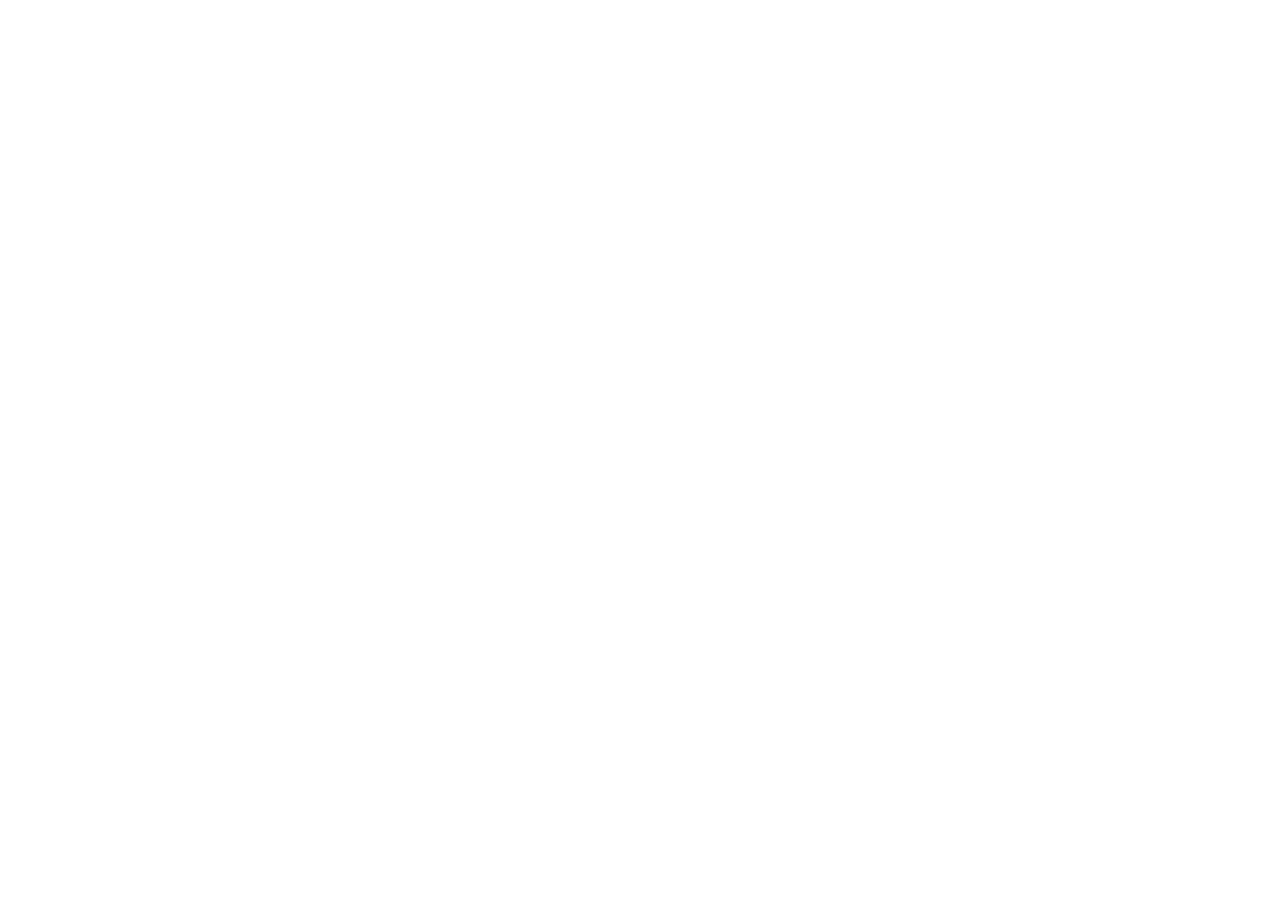
==== index.html @ 12c8d647 "初始化新项目" ====
<!DOCTYPE html>
<html lang="en">
  <head>
    <meta charset="UTF-8" />
    <meta http-equiv="X-UA-Compatible" content="IE=edge" />
    <meta name="viewport" content="width=device-width, initial-scale=1.0" />
    <title>Document</title>
  </head>
  <body></body>
</html>
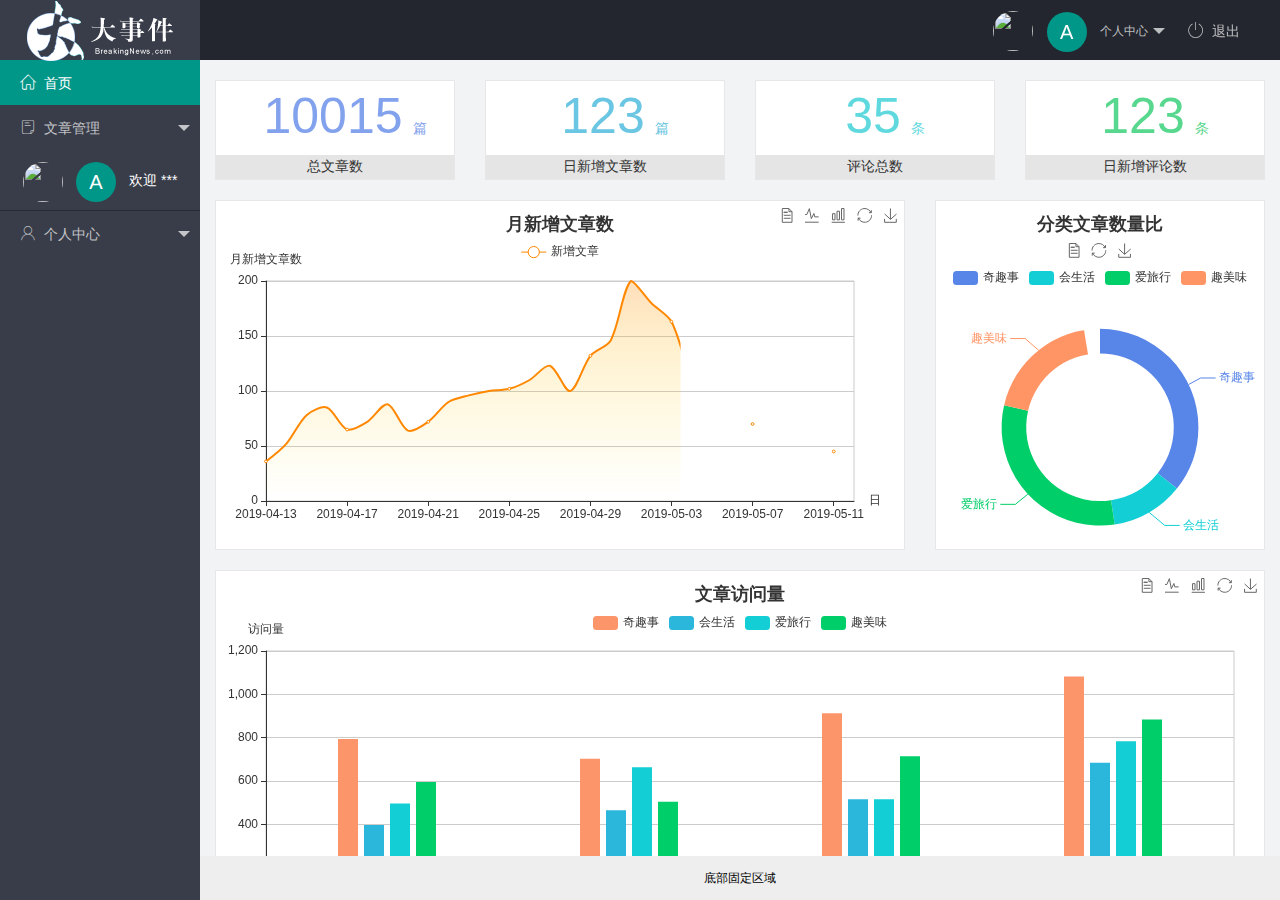
==== commit 41669cdc: "公共部分完成" ====
--- a/index.html
+++ b/index.html
@@ -5,6 +5,118 @@
     <meta http-equiv="X-UA-Compatible" content="IE=edge" />
     <meta name="viewport" content="width=device-width, initial-scale=1.0" />
     <title>Document</title>
+    <link rel="stylesheet" href="./assets/lib/layui/css/layui.css" />
+    <link rel="stylesheet" href="./assets/fonts/iconfont.css" />
+    <link rel="stylesheet" href="./assets/css/index.css" />
   </head>
-  <body></body>
+  <body>
+    <div class="layui-layout layui-layout-admin">
+      <div class="layui-header">
+        <div class="layui-logo layui-hide-xs layui-bg-black">
+          <img src="/assets/images/logo.png" alt="" />
+        </div>
+
+        <ul class="layui-nav layui-layout-right">
+          <li class="layui-nav-item layui-hide layui-show-md-inline-block">
+            <a href="javascript:;" class="userinfo">
+              <img src="http://t.cn/RCzsdCq" class="layui-nav-img" />
+              <span class="text-avatar">A</span>
+              个人中心
+            </a>
+            <dl class="layui-nav-child">
+              <dd><a href="">基本资料</a></dd>
+              <dd><a href="">更换头像</a></dd>
+              <dd><a href="">重置密码</a></dd>
+            </dl>
+          </li>
+          <li
+            class="layui-nav-item"
+            lay-header-event="menuRight"
+            id="btnLogout"
+            lay-unselect
+          >
+            <a href="javascript:;"
+              ><span class="iconfont icon-tuichu"></span>退出</a
+            >
+          </li>
+        </ul>
+      </div>
+
+      <div class="layui-side layui-bg-black">
+        <div class="layui-side-scroll">
+          <!-- 左侧导航区域（可配合layui已有的垂直导航） -->
+          <ul class="layui-nav layui-nav-tree" lay-shrink="all">
+            <li class="layui-nav-item layui-this">
+              <a href="./home/dashboard.html" target="fm"
+                ><span class="iconfont icon-home"></span>首页</a
+              >
+            </li>
+            <li class="layui-nav-item">
+              <a class="" href="javascript:;"
+                ><span class="iconfont icon-16"></span>文章管理</a
+              >
+              <dl class="layui-nav-child">
+                <dd>
+                  <a href="javascript:;"
+                    ><i class="layui-icon layui-icon-app"></i>文章类别</a
+                  >
+                </dd>
+                <dd>
+                  <a href="javascript:;"
+                    ><i class="layui-icon layui-icon-app"></i>文章列表</a
+                  >
+                </dd>
+                <dd>
+                  <a href="javascript:;"
+                    ><i class="layui-icon layui-icon-app"></i>发布文章</a
+                  >
+                </dd>
+              </dl>
+            </li>
+            <li class="layui-nav-item">
+              <div class="userinfo">
+                <img src="http://t.cn/RCzsdCq" class="layui-nav-img" />
+                <span class="text-avatar">A</span>
+                <span id="welcome">欢迎 ***</span>
+              </div>
+              <a href="javascript:;"
+                ><span class="iconfont icon-user"></span>个人中心</a
+              >
+              <dl class="layui-nav-child">
+                <dd>
+                  <a href="javascript:;"
+                    ><i class="layui-icon layui-icon-app"></i>基本资料</a
+                  >
+                </dd>
+                <dd>
+                  <a href="javascript:;"
+                    ><i class="layui-icon layui-icon-app"></i>更换头像</a
+                  >
+                </dd>
+                <dd>
+                  <a href="javascript:;"
+                    ><i class="layui-icon layui-icon-app"></i>重置密码</a
+                  >
+                </dd>
+              </dl>
+            </li>
+          </ul>
+        </div>
+      </div>
+
+      <div class="layui-body">
+        <!-- 内容主体区域 -->
+        <iframe name="fm" src="./home/dashboard.html" frameborder="0"></iframe>
+      </div>
+
+      <div class="layui-footer">
+        <!-- 底部固定区域 -->
+        底部固定区域
+      </div>
+    </div>
+    <script src="./assets/lib/layui/layui.all.js"></script>
+    <script src="./assets/lib/jquery.js"></script>
+    <script src="./assets/js/baseAPI.js"></script>
+    <script src="./assets/js/index.js"></script>
+  </body>
 </html>
--- a/assets/lib/layui/css/layui.css
+++ b/assets/lib/layui/css/layui.css
@@ -0,0 +1,2 @@
+/** layui-v2.5.5 MIT License By https://www.layui.com */
+ .layui-inline,img{display:inline-block;vertical-align:middle}h1,h2,h3,h4,h5,h6{font-weight:400}.layui-edge,.layui-header,.layui-inline,.layui-main{position:relative}.layui-body,.layui-edge,.layui-elip{overflow:hidden}.layui-btn,.layui-edge,.layui-inline,img{vertical-align:middle}.layui-btn,.layui-disabled,.layui-icon,.layui-unselect{-moz-user-select:none;-webkit-user-select:none;-ms-user-select:none}.layui-elip,.layui-form-checkbox span,.layui-form-pane .layui-form-label{text-overflow:ellipsis;white-space:nowrap}.layui-breadcrumb,.layui-tree-btnGroup{visibility:hidden}blockquote,body,button,dd,div,dl,dt,form,h1,h2,h3,h4,h5,h6,input,li,ol,p,pre,td,textarea,th,ul{margin:0;padding:0;-webkit-tap-highlight-color:rgba(0,0,0,0)}a:active,a:hover{outline:0}img{border:none}li{list-style:none}table{border-collapse:collapse;border-spacing:0}h4,h5,h6{font-size:100%}button,input,optgroup,option,select,textarea{font-family:inherit;font-size:inherit;font-style:inherit;font-weight:inherit;outline:0}pre{white-space:pre-wrap;white-space:-moz-pre-wrap;white-space:-pre-wrap;white-space:-o-pre-wrap;word-wrap:break-word}body{line-height:24px;font:14px Helvetica Neue,Helvetica,PingFang SC,Tahoma,Arial,sans-serif}hr{height:1px;margin:10px 0;border:0;clear:both}a{color:#333;text-decoration:none}a:hover{color:#777}a cite{font-style:normal;*cursor:pointer}.layui-border-box,.layui-border-box *{box-sizing:border-box}.layui-box,.layui-box *{box-sizing:content-box}.layui-clear{clear:both;*zoom:1}.layui-clear:after{content:'\20';clear:both;*zoom:1;display:block;height:0}.layui-inline{*display:inline;*zoom:1}.layui-edge{display:inline-block;width:0;height:0;border-width:6px;border-style:dashed;border-color:transparent}.layui-edge-top{top:-4px;border-bottom-color:#999;border-bottom-style:solid}.layui-edge-right{border-left-color:#999;border-left-style:solid}.layui-edge-bottom{top:2px;border-top-color:#999;border-top-style:solid}.layui-edge-left{border-right-color:#999;border-right-style:solid}.layui-disabled,.layui-disabled:hover{color:#d2d2d2!important;cursor:not-allowed!important}.layui-circle{border-radius:100%}.layui-show{display:block!important}.layui-hide{display:none!important}@font-face{font-family:layui-icon;src:url(../font/iconfont.eot?v=250);src:url(../font/iconfont.eot?v=250#iefix) format('embedded-opentype'),url(../font/iconfont.woff2?v=250) format('woff2'),url(../font/iconfont.woff?v=250) format('woff'),url(../font/iconfont.ttf?v=250) format('truetype'),url(../font/iconfont.svg?v=250#layui-icon) format('svg')}.layui-icon{font-family:layui-icon!important;font-size:16px;font-style:normal;-webkit-font-smoothing:antialiased;-moz-osx-font-smoothing:grayscale}.layui-icon-reply-fill:before{content:"\e611"}.layui-icon-set-fill:before{content:"\e614"}.layui-icon-menu-fill:before{content:"\e60f"}.layui-icon-search:before{content:"\e615"}.layui-icon-share:before{content:"\e641"}.layui-icon-set-sm:before{content:"\e620"}.layui-icon-engine:before{content:"\e628"}.layui-icon-close:before{content:"\1006"}.layui-icon-close-fill:before{content:"\1007"}.layui-icon-chart-screen:before{content:"\e629"}.layui-icon-star:before{content:"\e600"}.layui-icon-circle-dot:before{content:"\e617"}.layui-icon-chat:before{content:"\e606"}.layui-icon-release:before{content:"\e609"}.layui-icon-list:before{content:"\e60a"}.layui-icon-chart:before{content:"\e62c"}.layui-icon-ok-circle:before{content:"\1005"}.layui-icon-layim-theme:before{content:"\e61b"}.layui-icon-table:before{content:"\e62d"}.layui-icon-right:before{content:"\e602"}.layui-icon-left:before{content:"\e603"}.layui-icon-cart-simple:before{content:"\e698"}.layui-icon-face-cry:before{content:"\e69c"}.layui-icon-face-smile:before{content:"\e6af"}.layui-icon-survey:before{content:"\e6b2"}.layui-icon-tree:before{content:"\e62e"}.layui-icon-upload-circle:before{content:"\e62f"}.layui-icon-add-circle:before{content:"\e61f"}.layui-icon-download-circle:before{content:"\e601"}.layui-icon-templeate-1:before{content:"\e630"}.layui-icon-util:before{content:"\e631"}.layui-icon-face-surprised:before{content:"\e664"}.layui-icon-edit:before{content:"\e642"}.layui-icon-speaker:before{content:"\e645"}.layui-icon-down:before{content:"\e61a"}.layui-icon-file:before{content:"\e621"}.layui-icon-layouts:before{content:"\e632"}.layui-icon-rate-half:before{content:"\e6c9"}.layui-icon-add-circle-fine:before{content:"\e608"}.layui-icon-prev-circle:before{content:"\e633"}.layui-icon-read:before{content:"\e705"}.layui-icon-404:before{content:"\e61c"}.layui-icon-carousel:before{content:"\e634"}.layui-icon-help:before{content:"\e607"}.layui-icon-code-circle:before{content:"\e635"}.layui-icon-water:before{content:"\e636"}.layui-icon-username:before{content:"\e66f"}.layui-icon-find-fill:before{content:"\e670"}.layui-icon-about:before{content:"\e60b"}.layui-icon-location:before{content:"\e715"}.layui-icon-up:before{content:"\e619"}.layui-icon-pause:before{content:"\e651"}.layui-icon-date:before{content:"\e637"}.layui-icon-layim-uploadfile:before{content:"\e61d"}.layui-icon-delete:before{content:"\e640"}.layui-icon-play:before{content:"\e652"}.layui-icon-top:before{content:"\e604"}.layui-icon-friends:before{content:"\e612"}.layui-icon-refresh-3:before{content:"\e9aa"}.layui-icon-ok:before{content:"\e605"}.layui-icon-layer:before{content:"\e638"}.layui-icon-face-smile-fine:before{content:"\e60c"}.layui-icon-dollar:before{content:"\e659"}.layui-icon-group:before{content:"\e613"}.layui-icon-layim-download:before{content:"\e61e"}.layui-icon-picture-fine:before{content:"\e60d"}.layui-icon-link:before{content:"\e64c"}.layui-icon-diamond:before{content:"\e735"}.layui-icon-log:before{content:"\e60e"}.layui-icon-rate-solid:before{content:"\e67a"}.layui-icon-fonts-del:before{content:"\e64f"}.layui-icon-unlink:before{content:"\e64d"}.layui-icon-fonts-clear:before{content:"\e639"}.layui-icon-triangle-r:before{content:"\e623"}.layui-icon-circle:before{content:"\e63f"}.layui-icon-radio:before{content:"\e643"}.layui-icon-align-center:before{content:"\e647"}.layui-icon-align-right:before{content:"\e648"}.layui-icon-align-left:before{content:"\e649"}.layui-icon-loading-1:before{content:"\e63e"}.layui-icon-return:before{content:"\e65c"}.layui-icon-fonts-strong:before{content:"\e62b"}.layui-icon-upload:before{content:"\e67c"}.layui-icon-dialogue:before{content:"\e63a"}.layui-icon-video:before{content:"\e6ed"}.layui-icon-headset:before{content:"\e6fc"}.layui-icon-cellphone-fine:before{content:"\e63b"}.layui-icon-add-1:before{content:"\e654"}.layui-icon-face-smile-b:before{content:"\e650"}.layui-icon-fonts-html:before{content:"\e64b"}.layui-icon-form:before{content:"\e63c"}.layui-icon-cart:before{content:"\e657"}.layui-icon-camera-fill:before{content:"\e65d"}.layui-icon-tabs:before{content:"\e62a"}.layui-icon-fonts-code:before{content:"\e64e"}.layui-icon-fire:before{content:"\e756"}.layui-icon-set:before{content:"\e716"}.layui-icon-fonts-u:before{content:"\e646"}.layui-icon-triangle-d:before{content:"\e625"}.layui-icon-tips:before{content:"\e702"}.layui-icon-picture:before{content:"\e64a"}.layui-icon-more-vertical:before{content:"\e671"}.layui-icon-flag:before{content:"\e66c"}.layui-icon-loading:before{content:"\e63d"}.layui-icon-fonts-i:before{content:"\e644"}.layui-icon-refresh-1:before{content:"\e666"}.layui-icon-rmb:before{content:"\e65e"}.layui-icon-home:before{content:"\e68e"}.layui-icon-user:before{content:"\e770"}.layui-icon-notice:before{content:"\e667"}.layui-icon-login-weibo:before{content:"\e675"}.layui-icon-voice:before{content:"\e688"}.layui-icon-upload-drag:before{content:"\e681"}.layui-icon-login-qq:before{content:"\e676"}.layui-icon-snowflake:before{content:"\e6b1"}.layui-icon-file-b:before{content:"\e655"}.layui-icon-template:before{content:"\e663"}.layui-icon-auz:before{content:"\e672"}.layui-icon-console:before{content:"\e665"}.layui-icon-app:before{content:"\e653"}.layui-icon-prev:before{content:"\e65a"}.layui-icon-website:before{content:"\e7ae"}.layui-icon-next:before{content:"\e65b"}.layui-icon-component:before{content:"\e857"}.layui-icon-more:before{content:"\e65f"}.layui-icon-login-wechat:before{content:"\e677"}.layui-icon-shrink-right:before{content:"\e668"}.layui-icon-spread-left:before{content:"\e66b"}.layui-icon-camera:before{content:"\e660"}.layui-icon-note:before{content:"\e66e"}.layui-icon-refresh:before{content:"\e669"}.layui-icon-female:before{content:"\e661"}.layui-icon-male:before{content:"\e662"}.layui-icon-password:before{content:"\e673"}.layui-icon-senior:before{content:"\e674"}.layui-icon-theme:before{content:"\e66a"}.layui-icon-tread:before{content:"\e6c5"}.layui-icon-praise:before{content:"\e6c6"}.layui-icon-star-fill:before{content:"\e658"}.layui-icon-rate:before{content:"\e67b"}.layui-icon-template-1:before{content:"\e656"}.layui-icon-vercode:before{content:"\e679"}.layui-icon-cellphone:before{content:"\e678"}.layui-icon-screen-full:before{content:"\e622"}.layui-icon-screen-restore:before{content:"\e758"}.layui-icon-cols:before{content:"\e610"}.layui-icon-export:before{content:"\e67d"}.layui-icon-print:before{content:"\e66d"}.layui-icon-slider:before{content:"\e714"}.layui-icon-addition:before{content:"\e624"}.layui-icon-subtraction:before{content:"\e67e"}.layui-icon-service:before{content:"\e626"}.layui-icon-transfer:before{content:"\e691"}.layui-main{width:1140px;margin:0 auto}.layui-header{z-index:1000;height:60px}.layui-header a:hover{transition:all .5s;-webkit-transition:all .5s}.layui-side{position:fixed;left:0;top:0;bottom:0;z-index:999;width:200px;overflow-x:hidden}.layui-side-scroll{position:relative;width:220px;height:100%;overflow-x:hidden}.layui-body{position:absolute;left:200px;right:0;top:0;bottom:0;z-index:998;width:auto;overflow-y:auto;box-sizing:border-box}.layui-layout-body{overflow:hidden}.layui-layout-admin .layui-header{background-color:#23262E}.layui-layout-admin .layui-side{top:60px;width:200px;overflow-x:hidden}.layui-layout-admin .layui-body{position:fixed;top:60px;bottom:44px}.layui-layout-admin .layui-main{width:auto;margin:0 15px}.layui-layout-admin .layui-footer{position:fixed;left:200px;right:0;bottom:0;height:44px;line-height:44px;padding:0 15px;background-color:#eee}.layui-layout-admin .layui-logo{position:absolute;left:0;top:0;width:200px;height:100%;line-height:60px;text-align:center;color:#009688;font-size:16px}.layui-layout-admin .layui-header .layui-nav{background:0 0}.layui-layout-left{position:absolute!important;left:200px;top:0}.layui-layout-right{position:absolute!important;right:0;top:0}.layui-container{position:relative;margin:0 auto;padding:0 15px;box-sizing:border-box}.layui-fluid{position:relative;margin:0 auto;padding:0 15px}.layui-row:after,.layui-row:before{content:'';display:block;clear:both}.layui-col-lg1,.layui-col-lg10,.layui-col-lg11,.layui-col-lg12,.layui-col-lg2,.layui-col-lg3,.layui-col-lg4,.layui-col-lg5,.layui-col-lg6,.layui-col-lg7,.layui-col-lg8,.layui-col-lg9,.layui-col-md1,.layui-col-md10,.layui-col-md11,.layui-col-md12,.layui-col-md2,.layui-col-md3,.layui-col-md4,.layui-col-md5,.layui-col-md6,.layui-col-md7,.layui-col-md8,.layui-col-md9,.layui-col-sm1,.layui-col-sm10,.layui-col-sm11,.layui-col-sm12,.layui-col-sm2,.layui-col-sm3,.layui-col-sm4,.layui-col-sm5,.layui-col-sm6,.layui-col-sm7,.layui-col-sm8,.layui-col-sm9,.layui-col-xs1,.layui-col-xs10,.layui-col-xs11,.layui-col-xs12,.layui-col-xs2,.layui-col-xs3,.layui-col-xs4,.layui-col-xs5,.layui-col-xs6,.layui-col-xs7,.layui-col-xs8,.layui-col-xs9{position:relative;display:block;box-sizing:border-box}.layui-col-xs1,.layui-col-xs10,.layui-col-xs11,.layui-col-xs12,.layui-col-xs2,.layui-col-xs3,.layui-col-xs4,.layui-col-xs5,.layui-col-xs6,.layui-col-xs7,.layui-col-xs8,.layui-col-xs9{float:left}.layui-col-xs1{width:8.33333333%}.layui-col-xs2{width:16.66666667%}.layui-col-xs3{width:25%}.layui-col-xs4{width:33.33333333%}.layui-col-xs5{width:41.66666667%}.layui-col-xs6{width:50%}.layui-col-xs7{width:58.33333333%}.layui-col-xs8{width:66.66666667%}.layui-col-xs9{width:75%}.layui-col-xs10{width:83.33333333%}.layui-col-xs11{width:91.66666667%}.layui-col-xs12{width:100%}.layui-col-xs-offset1{margin-left:8.33333333%}.layui-col-xs-offset2{margin-left:16.66666667%}.layui-col-xs-offset3{margin-left:25%}.layui-col-xs-offset4{margin-left:33.33333333%}.layui-col-xs-offset5{margin-left:41.66666667%}.layui-col-xs-offset6{margin-left:50%}.layui-col-xs-offset7{margin-left:58.33333333%}.layui-col-xs-offset8{margin-left:66.66666667%}.layui-col-xs-offset9{margin-left:75%}.layui-col-xs-offset10{margin-left:83.33333333%}.layui-col-xs-offset11{margin-left:91.66666667%}.layui-col-xs-offset12{margin-left:100%}@media screen and (max-width:768px){.layui-hide-xs{display:none!important}.layui-show-xs-block{display:block!important}.layui-show-xs-inline{display:inline!important}.layui-show-xs-inline-block{display:inline-block!important}}@media screen and (min-width:768px){.layui-container{width:750px}.layui-hide-sm{display:none!important}.layui-show-sm-block{display:block!important}.layui-show-sm-inline{display:inline!important}.layui-show-sm-inline-block{display:inline-block!important}.layui-col-sm1,.layui-col-sm10,.layui-col-sm11,.layui-col-sm12,.layui-col-sm2,.layui-col-sm3,.layui-col-sm4,.layui-col-sm5,.layui-col-sm6,.layui-col-sm7,.layui-col-sm8,.layui-col-sm9{float:left}.layui-col-sm1{width:8.33333333%}.layui-col-sm2{width:16.66666667%}.layui-col-sm3{width:25%}.layui-col-sm4{width:33.33333333%}.layui-col-sm5{width:41.66666667%}.layui-col-sm6{width:50%}.layui-col-sm7{width:58.33333333%}.layui-col-sm8{width:66.66666667%}.layui-col-sm9{width:75%}.layui-col-sm10{width:83.33333333%}.layui-col-sm11{width:91.66666667%}.layui-col-sm12{width:100%}.layui-col-sm-offset1{margin-left:8.33333333%}.layui-col-sm-offset2{margin-left:16.66666667%}.layui-col-sm-offset3{margin-left:25%}.layui-col-sm-offset4{margin-left:33.33333333%}.layui-col-sm-offset5{margin-left:41.66666667%}.layui-col-sm-offset6{margin-left:50%}.layui-col-sm-offset7{margin-left:58.33333333%}.layui-col-sm-offset8{margin-left:66.66666667%}.layui-col-sm-offset9{margin-left:75%}.layui-col-sm-offset10{margin-left:83.33333333%}.layui-col-sm-offset11{margin-left:91.66666667%}.layui-col-sm-offset12{margin-left:100%}}@media screen and (min-width:992px){.layui-container{width:970px}.layui-hide-md{display:none!important}.layui-show-md-block{display:block!important}.layui-show-md-inline{display:inline!important}.layui-show-md-inline-block{display:inline-block!important}.layui-col-md1,.layui-col-md10,.layui-col-md11,.layui-col-md12,.layui-col-md2,.layui-col-md3,.layui-col-md4,.layui-col-md5,.layui-col-md6,.layui-col-md7,.layui-col-md8,.layui-col-md9{float:left}.layui-col-md1{width:8.33333333%}.layui-col-md2{width:16.66666667%}.layui-col-md3{width:25%}.layui-col-md4{width:33.33333333%}.layui-col-md5{width:41.66666667%}.layui-col-md6{width:50%}.layui-col-md7{width:58.33333333%}.layui-col-md8{width:66.66666667%}.layui-col-md9{width:75%}.layui-col-md10{width:83.33333333%}.layui-col-md11{width:91.66666667%}.layui-col-md12{width:100%}.layui-col-md-offset1{margin-left:8.33333333%}.layui-col-md-offset2{margin-left:16.66666667%}.layui-col-md-offset3{margin-left:25%}.layui-col-md-offset4{margin-left:33.33333333%}.layui-col-md-offset5{margin-left:41.66666667%}.layui-col-md-offset6{margin-left:50%}.layui-col-md-offset7{margin-left:58.33333333%}.layui-col-md-offset8{margin-left:66.66666667%}.layui-col-md-offset9{margin-left:75%}.layui-col-md-offset10{margin-left:83.33333333%}.layui-col-md-offset11{margin-left:91.66666667%}.layui-col-md-offset12{margin-left:100%}}@media screen and (min-width:1200px){.layui-container{width:1170px}.layui-hide-lg{display:none!important}.layui-show-lg-block{display:block!important}.layui-show-lg-inline{display:inline!important}.layui-show-lg-inline-block{display:inline-block!important}.layui-col-lg1,.layui-col-lg10,.layui-col-lg11,.layui-col-lg12,.layui-col-lg2,.layui-col-lg3,.layui-col-lg4,.layui-col-lg5,.layui-col-lg6,.layui-col-lg7,.layui-col-lg8,.layui-col-lg9{float:left}.layui-col-lg1{width:8.33333333%}.layui-col-lg2{width:16.66666667%}.layui-col-lg3{width:25%}.layui-col-lg4{width:33.33333333%}.layui-col-lg5{width:41.66666667%}.layui-col-lg6{width:50%}.layui-col-lg7{width:58.33333333%}.layui-col-lg8{width:66.66666667%}.layui-col-lg9{width:75%}.layui-col-lg10{width:83.33333333%}.layui-col-lg11{width:91.66666667%}.layui-col-lg12{width:100%}.layui-col-lg-offset1{margin-left:8.33333333%}.layui-col-lg-offset2{margin-left:16.66666667%}.layui-col-lg-offset3{margin-left:25%}.layui-col-lg-offset4{margin-left:33.33333333%}.layui-col-lg-offset5{margin-left:41.66666667%}.layui-col-lg-offset6{margin-left:50%}.layui-col-lg-offset7{margin-left:58.33333333%}.layui-col-lg-offset8{margin-left:66.66666667%}.layui-col-lg-offset9{margin-left:75%}.layui-col-lg-offset10{margin-left:83.33333333%}.layui-col-lg-offset11{margin-left:91.66666667%}.layui-col-lg-offset12{margin-left:100%}}.layui-col-space1{margin:-.5px}.layui-col-space1>*{padding:.5px}.layui-col-space3{margin:-1.5px}.layui-col-space3>*{padding:1.5px}.layui-col-space5{margin:-2.5px}.layui-col-space5>*{padding:2.5px}.layui-col-space8{margin:-3.5px}.layui-col-space8>*{padding:3.5px}.layui-col-space10{margin:-5px}.layui-col-space10>*{padding:5px}.layui-col-space12{margin:-6px}.layui-col-space12>*{padding:6px}.layui-col-space15{margin:-7.5px}.layui-col-space15>*{padding:7.5px}.layui-col-space18{margin:-9px}.layui-col-space18>*{padding:9px}.layui-col-space20{margin:-10px}.layui-col-space20>*{padding:10px}.layui-col-space22{margin:-11px}.layui-col-space22>*{padding:11px}.layui-col-space25{margin:-12.5px}.layui-col-space25>*{padding:12.5px}.layui-col-space30{margin:-15px}.layui-col-space30>*{padding:15px}.layui-btn,.layui-input,.layui-select,.layui-textarea,.layui-upload-button{outline:0;-webkit-appearance:none;transition:all .3s;-webkit-transition:all .3s;box-sizing:border-box}.layui-elem-quote{margin-bottom:10px;padding:15px;line-height:22px;border-left:5px solid #009688;border-radius:0 2px 2px 0;background-color:#f2f2f2}.layui-quote-nm{border-style:solid;border-width:1px 1px 1px 5px;background:0 0}.layui-elem-field{margin-bottom:10px;padding:0;border-width:1px;border-style:solid}.layui-elem-field legend{margin-left:20px;padding:0 10px;font-size:20px;font-weight:300}.layui-field-title{margin:10px 0 20px;border-width:1px 0 0}.layui-field-box{padding:10px 15px}.layui-field-title .layui-field-box{padding:10px 0}.layui-progress{position:relative;height:6px;border-radius:20px;background-color:#e2e2e2}.layui-progress-bar{position:absolute;left:0;top:0;width:0;max-width:100%;height:6px;border-radius:20px;text-align:right;background-color:#5FB878;transition:all .3s;-webkit-transition:all .3s}.layui-progress-big,.layui-progress-big .layui-progress-bar{height:18px;line-height:18px}.layui-progress-text{position:relative;top:-20px;line-height:18px;font-size:12px;color:#666}.layui-progress-big .layui-progress-text{position:static;padding:0 10px;color:#fff}.layui-collapse{border-width:1px;border-style:solid;border-radius:2px}.layui-colla-content,.layui-colla-item{border-top-width:1px;border-top-style:solid}.layui-colla-item:first-child{border-top:none}.layui-colla-title{position:relative;height:42px;line-height:42px;padding:0 15px 0 35px;color:#333;background-color:#f2f2f2;cursor:pointer;font-size:14px;overflow:hidden}.layui-colla-content{display:none;padding:10px 15px;line-height:22px;color:#666}.layui-colla-icon{position:absolute;left:15px;top:0;font-size:14px}.layui-card{margin-bottom:15px;border-radius:2px;background-color:#fff;box-shadow:0 1px 2px 0 rgba(0,0,0,.05)}.layui-card:last-child{margin-bottom:0}.layui-card-header{position:relative;height:42px;line-height:42px;padding:0 15px;border-bottom:1px solid #f6f6f6;color:#333;border-radius:2px 2px 0 0;font-size:14px}.layui-bg-black,.layui-bg-blue,.layui-bg-cyan,.layui-bg-green,.layui-bg-orange,.layui-bg-red{color:#fff!important}.layui-card-body{position:relative;padding:10px 15px;line-height:24px}.layui-card-body[pad15]{padding:15px}.layui-card-body[pad20]{padding:20px}.layui-card-body .layui-table{margin:5px 0}.layui-card .layui-tab{margin:0}.layui-panel-window{position:relative;padding:15px;border-radius:0;border-top:5px solid #E6E6E6;background-color:#fff}.layui-auxiliar-moving{position:fixed;left:0;right:0;top:0;bottom:0;width:100%;height:100%;background:0 0;z-index:9999999999}.layui-form-label,.layui-form-mid,.layui-form-select,.layui-input-block,.layui-input-inline,.layui-textarea{position:relative}.layui-bg-red{background-color:#FF5722!important}.layui-bg-orange{background-color:#FFB800!important}.layui-bg-green{background-color:#009688!important}.layui-bg-cyan{background-color:#2F4056!important}.layui-bg-blue{background-color:#1E9FFF!important}.layui-bg-black{background-color:#393D49!important}.layui-bg-gray{background-color:#eee!important;color:#666!important}.layui-badge-rim,.layui-colla-content,.layui-colla-item,.layui-collapse,.layui-elem-field,.layui-form-pane .layui-form-item[pane],.layui-form-pane .layui-form-label,.layui-input,.layui-layedit,.layui-layedit-tool,.layui-quote-nm,.layui-select,.layui-tab-bar,.layui-tab-card,.layui-tab-title,.layui-tab-title .layui-this:after,.layui-textarea{border-color:#e6e6e6}.layui-timeline-item:before,hr{background-color:#e6e6e6}.layui-text{line-height:22px;font-size:14px;color:#666}.layui-text h1,.layui-text h2,.layui-text h3{font-weight:500;color:#333}.layui-text h1{font-size:30px}.layui-text h2{font-size:24px}.layui-text h3{font-size:18px}.layui-text a:not(.layui-btn){color:#01AAED}.layui-text a:not(.layui-btn):hover{text-decoration:underline}.layui-text ul{padding:5px 0 5px 15px}.layui-text ul li{margin-top:5px;list-style-type:disc}.layui-text em,.layui-word-aux{color:#999!important;padding:0 5px!important}.layui-btn{display:inline-block;height:38px;line-height:38px;padding:0 18px;background-color:#009688;color:#fff;white-space:nowrap;text-align:center;font-size:14px;border:none;border-radius:2px;cursor:pointer}.layui-btn:hover{opacity:.8;filter:alpha(opacity=80);color:#fff}.layui-btn:active{opacity:1;filter:alpha(opacity=100)}.layui-btn+.layui-btn{margin-left:10px}.layui-btn-container{font-size:0}.layui-btn-container .layui-btn{margin-right:10px;margin-bottom:10px}.layui-btn-container .layui-btn+.layui-btn{margin-left:0}.layui-table .layui-btn-container .layui-btn{margin-bottom:9px}.layui-btn-radius{border-radius:100px}.layui-btn .layui-icon{margin-right:3px;font-size:18px;vertical-align:bottom;vertical-align:middle\9}.layui-btn-primary{border:1px solid #C9C9C9;background-color:#fff;color:#555}.layui-btn-primary:hover{border-color:#009688;color:#333}.layui-btn-normal{background-color:#1E9FFF}.layui-btn-warm{background-color:#FFB800}.layui-btn-danger{background-color:#FF5722}.layui-btn-checked{background-color:#5FB878}.layui-btn-disabled,.layui-btn-disabled:active,.layui-btn-disabled:hover{border:1px solid #e6e6e6;background-color:#FBFBFB;color:#C9C9C9;cursor:not-allowed;opacity:1}.layui-btn-lg{height:44px;line-height:44px;padding:0 25px;font-size:16px}.layui-btn-sm{height:30px;line-height:30px;padding:0 10px;font-size:12px}.layui-btn-sm i{font-size:16px!important}.layui-btn-xs{height:22px;line-height:22px;padding:0 5px;font-size:12px}.layui-btn-xs i{font-size:14px!important}.layui-btn-group{display:inline-block;vertical-align:middle;font-size:0}.layui-btn-group .layui-btn{margin-left:0!important;margin-right:0!important;border-left:1px solid rgba(255,255,255,.5);border-radius:0}.layui-btn-group .layui-btn-primary{border-left:none}.layui-btn-group .layui-btn-primary:hover{border-color:#C9C9C9;color:#009688}.layui-btn-group .layui-btn:first-child{border-left:none;border-radius:2px 0 0 2px}.layui-btn-group .layui-btn-primary:first-child{border-left:1px solid #c9c9c9}.layui-btn-group .layui-btn:last-child{border-radius:0 2px 2px 0}.layui-btn-group .layui-btn+.layui-btn{margin-left:0}.layui-btn-group+.layui-btn-group{margin-left:10px}.layui-btn-fluid{width:100%}.layui-input,.layui-select,.layui-textarea{height:38px;line-height:1.3;line-height:38px\9;border-width:1px;border-style:solid;background-color:#fff;border-radius:2px}.layui-input::-webkit-input-placeholder,.layui-select::-webkit-input-placeholder,.layui-textarea::-webkit-input-placeholder{line-height:1.3}.layui-input,.layui-textarea{display:block;width:100%;padding-left:10px}.layui-input:hover,.layui-textarea:hover{border-color:#D2D2D2!important}.layui-input:focus,.layui-textarea:focus{border-color:#C9C9C9!important}.layui-textarea{min-height:100px;height:auto;line-height:20px;padding:6px 10px;resize:vertical}.layui-select{padding:0 10px}.layui-form input[type=checkbox],.layui-form input[type=radio],.layui-form select{display:none}.layui-form [lay-ignore]{display:initial}.layui-form-item{margin-bottom:15px;clear:both;*zoom:1}.layui-form-item:after{content:'\20';clear:both;*zoom:1;display:block;height:0}.layui-form-label{float:left;display:block;padding:9px 15px;width:80px;font-weight:400;line-height:20px;text-align:right}.layui-form-label-col{display:block;float:none;padding:9px 0;line-height:20px;text-align:left}.layui-form-item .layui-inline{margin-bottom:5px;margin-right:10px}.layui-input-block{margin-left:110px;min-height:36px}.layui-input-inline{display:inline-block;vertical-align:middle}.layui-form-item .layui-input-inline{float:left;width:190px;margin-right:10px}.layui-form-text .layui-input-inline{width:auto}.layui-form-mid{float:left;display:block;padding:9px 0!important;line-height:20px;margin-right:10px}.layui-form-danger+.layui-form-select .layui-input,.layui-form-danger:focus{border-color:#FF5722!important}.layui-form-select .layui-input{padding-right:30px;cursor:pointer}.layui-form-select .layui-edge{position:absolute;right:10px;top:50%;margin-top:-3px;cursor:pointer;border-width:6px;border-top-color:#c2c2c2;border-top-style:solid;transition:all .3s;-webkit-transition:all .3s}.layui-form-select dl{display:none;position:absolute;left:0;top:42px;padding:5px 0;z-index:899;min-width:100%;border:1px solid #d2d2d2;max-height:300px;overflow-y:auto;background-color:#fff;border-radius:2px;box-shadow:0 2px 4px rgba(0,0,0,.12);box-sizing:border-box}.layui-form-select dl dd,.layui-form-select dl dt{padding:0 10px;line-height:36px;white-space:nowrap;overflow:hidden;text-overflow:ellipsis}.layui-form-select dl dt{font-size:12px;color:#999}.layui-form-select dl dd{cursor:pointer}.layui-form-select dl dd:hover{background-color:#f2f2f2;-webkit-transition:.5s all;transition:.5s all}.layui-form-select .layui-select-group dd{padding-left:20px}.layui-form-select dl dd.layui-select-tips{padding-left:10px!important;color:#999}.layui-form-select dl dd.layui-this{background-color:#5FB878;color:#fff}.layui-form-checkbox,.layui-form-select dl dd.layui-disabled{background-color:#fff}.layui-form-selected dl{display:block}.layui-form-checkbox,.layui-form-checkbox *,.layui-form-switch{display:inline-block;vertical-align:middle}.layui-form-selected .layui-edge{margin-top:-9px;-webkit-transform:rotate(180deg);transform:rotate(180deg);margin-top:-3px\9}:root .layui-form-selected .layui-edge{margin-top:-9px\0/IE9}.layui-form-selectup dl{top:auto;bottom:42px}.layui-select-none{margin:5px 0;text-align:center;color:#999}.layui-select-disabled .layui-disabled{border-color:#eee!important}.layui-select-disabled .layui-edge{border-top-color:#d2d2d2}.layui-form-checkbox{position:relative;height:30px;line-height:30px;margin-right:10px;padding-right:30px;cursor:pointer;font-size:0;-webkit-transition:.1s linear;transition:.1s linear;box-sizing:border-box}.layui-form-checkbox span{padding:0 10px;height:100%;font-size:14px;border-radius:2px 0 0 2px;background-color:#d2d2d2;color:#fff;overflow:hidden}.layui-form-checkbox:hover span{background-color:#c2c2c2}.layui-form-checkbox i{position:absolute;right:0;top:0;width:30px;height:28px;border:1px solid #d2d2d2;border-left:none;border-radius:0 2px 2px 0;color:#fff;font-size:20px;text-align:center}.layui-form-checkbox:hover i{border-color:#c2c2c2;color:#c2c2c2}.layui-form-checked,.layui-form-checked:hover{border-color:#5FB878}.layui-form-checked span,.layui-form-checked:hover span{background-color:#5FB878}.layui-form-checked i,.layui-form-checked:hover i{color:#5FB878}.layui-form-item .layui-form-checkbox{margin-top:4px}.layui-form-checkbox[lay-skin=primary]{height:auto!important;line-height:normal!important;min-width:18px;min-height:18px;border:none!important;margin-right:0;padding-left:28px;padding-right:0;background:0 0}.layui-form-checkbox[lay-skin=primary] span{padding-left:0;padding-right:15px;line-height:18px;background:0 0;color:#666}.layui-form-checkbox[lay-skin=primary] i{right:auto;left:0;width:16px;height:16px;line-height:16px;border:1px solid #d2d2d2;font-size:12px;border-radius:2px;background-color:#fff;-webkit-transition:.1s linear;transition:.1s linear}.layui-form-checkbox[lay-skin=primary]:hover i{border-color:#5FB878;color:#fff}.layui-form-checked[lay-skin=primary] i{border-color:#5FB878!important;background-color:#5FB878;color:#fff}.layui-checkbox-disbaled[lay-skin=primary] span{background:0 0!important;color:#c2c2c2}.layui-checkbox-disbaled[lay-skin=primary]:hover i{border-color:#d2d2d2}.layui-form-item .layui-form-checkbox[lay-skin=primary]{margin-top:10px}.layui-form-switch{position:relative;height:22px;line-height:22px;min-width:35px;padding:0 5px;margin-top:8px;border:1px solid #d2d2d2;border-radius:20px;cursor:pointer;background-color:#fff;-webkit-transition:.1s linear;transition:.1s linear}.layui-form-switch i{position:absolute;left:5px;top:3px;width:16px;height:16px;border-radius:20px;background-color:#d2d2d2;-webkit-transition:.1s linear;transition:.1s linear}.layui-form-switch em{position:relative;top:0;width:25px;margin-left:21px;padding:0!important;text-align:center!important;color:#999!important;font-style:normal!important;font-size:12px}.layui-form-onswitch{border-color:#5FB878;background-color:#5FB878}.layui-checkbox-disbaled,.layui-checkbox-disbaled i{border-color:#e2e2e2!important}.layui-form-onswitch i{left:100%;margin-left:-21px;background-color:#fff}.layui-form-onswitch em{margin-left:5px;margin-right:21px;color:#fff!important}.layui-checkbox-disbaled span{background-color:#e2e2e2!important}.layui-checkbox-disbaled:hover i{color:#fff!important}[lay-radio]{display:none}.layui-form-radio,.layui-form-radio *{display:inline-block;vertical-align:middle}.layui-form-radio{line-height:28px;margin:6px 10px 0 0;padding-right:10px;cursor:pointer;font-size:0}.layui-form-radio *{font-size:14px}.layui-form-radio>i{margin-right:8px;font-size:22px;color:#c2c2c2}.layui-form-radio>i:hover,.layui-form-radioed>i{color:#5FB878}.layui-radio-disbaled>i{color:#e2e2e2!important}.layui-form-pane .layui-form-label{width:110px;padding:8px 15px;height:38px;line-height:20px;border-width:1px;border-style:solid;border-radius:2px 0 0 2px;text-align:center;background-color:#FBFBFB;overflow:hidden;box-sizing:border-box}.layui-form-pane .layui-input-inline{margin-left:-1px}.layui-form-pane .layui-input-block{margin-left:110px;left:-1px}.layui-form-pane .layui-input{border-radius:0 2px 2px 0}.layui-form-pane .layui-form-text .layui-form-label{float:none;width:100%;border-radius:2px;box-sizing:border-box;text-align:left}.layui-form-pane .layui-form-text .layui-input-inline{display:block;margin:0;top:-1px;clear:both}.layui-form-pane .layui-form-text .layui-input-block{margin:0;left:0;top:-1px}.layui-form-pane .layui-form-text .layui-textarea{min-height:100px;border-radius:0 0 2px 2px}.layui-form-pane .layui-form-checkbox{margin:4px 0 4px 10px}.layui-form-pane .layui-form-radio,.layui-form-pane .layui-form-switch{margin-top:6px;margin-left:10px}.layui-form-pane .layui-form-item[pane]{position:relative;border-width:1px;border-style:solid}.layui-form-pane .layui-form-item[pane] .layui-form-label{position:absolute;left:0;top:0;height:100%;border-width:0 1px 0 0}.layui-form-pane .layui-form-item[pane] .layui-input-inline{margin-left:110px}@media screen and (max-width:450px){.layui-form-item .layui-form-label{text-overflow:ellipsis;overflow:hidden;white-space:nowrap}.layui-form-item .layui-inline{display:block;margin-right:0;margin-bottom:20px;clear:both}.layui-form-item .layui-inline:after{content:'\20';clear:both;display:block;height:0}.layui-form-item .layui-input-inline{display:block;float:none;left:-3px;width:auto;margin:0 0 10px 112px}.layui-form-item .layui-input-inline+.layui-form-mid{margin-left:110px;top:-5px;padding:0}.layui-form-item .layui-form-checkbox{margin-right:5px;margin-bottom:5px}}.layui-layedit{border-width:1px;border-style:solid;border-radius:2px}.layui-layedit-tool{padding:3px 5px;border-bottom-width:1px;border-bottom-style:solid;font-size:0}.layedit-tool-fixed{position:fixed;top:0;border-top:1px solid #e2e2e2}.layui-layedit-tool .layedit-tool-mid,.layui-layedit-tool .layui-icon{display:inline-block;vertical-align:middle;text-align:center;font-size:14px}.layui-layedit-tool .layui-icon{position:relative;width:32px;height:30px;line-height:30px;margin:3px 5px;color:#777;cursor:pointer;border-radius:2px}.layui-layedit-tool .layui-icon:hover{color:#393D49}.layui-layedit-tool .layui-icon:active{color:#000}.layui-layedit-tool .layedit-tool-active{background-color:#e2e2e2;color:#000}.layui-layedit-tool .layui-disabled,.layui-layedit-tool .layui-disabled:hover{color:#d2d2d2;cursor:not-allowed}.layui-layedit-tool .layedit-tool-mid{width:1px;height:18px;margin:0 10px;background-color:#d2d2d2}.layedit-tool-html{width:50px!important;font-size:30px!important}.layedit-tool-b,.layedit-tool-code,.layedit-tool-help{font-size:16px!important}.layedit-tool-d,.layedit-tool-face,.layedit-tool-image,.layedit-tool-unlink{font-size:18px!important}.layedit-tool-image input{position:absolute;font-size:0;left:0;top:0;width:100%;height:100%;opacity:.01;filter:Alpha(opacity=1);cursor:pointer}.layui-layedit-iframe iframe{display:block;width:100%}#LAY_layedit_code{overflow:hidden}.layui-laypage{display:inline-block;*display:inline;*zoom:1;vertical-align:middle;margin:10px 0;font-size:0}.layui-laypage>a:first-child,.layui-laypage>a:first-child em{border-radius:2px 0 0 2px}.layui-laypage>a:last-child,.layui-laypage>a:last-child em{border-radius:0 2px 2px 0}.layui-laypage>:first-child{margin-left:0!important}.layui-laypage>:last-child{margin-right:0!important}.layui-laypage a,.layui-laypage button,.layui-laypage input,.layui-laypage select,.layui-laypage span{border:1px solid #e2e2e2}.layui-laypage a,.layui-laypage span{display:inline-block;*display:inline;*zoom:1;vertical-align:middle;padding:0 15px;height:28px;line-height:28px;margin:0 -1px 5px 0;background-color:#fff;color:#333;font-size:12px}.layui-flow-more a *,.layui-laypage input,.layui-table-view select[lay-ignore]{display:inline-block}.layui-laypage a:hover{color:#009688}.layui-laypage em{font-style:normal}.layui-laypage .layui-laypage-spr{color:#999;font-weight:700}.layui-laypage a{text-decoration:none}.layui-laypage .layui-laypage-curr{position:relative}.layui-laypage .layui-laypage-curr em{position:relative;color:#fff}.layui-laypage .layui-laypage-curr .layui-laypage-em{position:absolute;left:-1px;top:-1px;padding:1px;width:100%;height:100%;background-color:#009688}.layui-laypage-em{border-radius:2px}.layui-laypage-next em,.layui-laypage-prev em{font-family:Sim sun;font-size:16px}.layui-laypage .layui-laypage-count,.layui-laypage .layui-laypage-limits,.layui-laypage .layui-laypage-refresh,.layui-laypage .layui-laypage-skip{margin-left:10px;margin-right:10px;padding:0;border:none}.layui-laypage .layui-laypage-limits,.layui-laypage .layui-laypage-refresh{vertical-align:top}.layui-laypage .layui-laypage-refresh i{font-size:18px;cursor:pointer}.layui-laypage select{height:22px;padding:3px;border-radius:2px;cursor:pointer}.layui-laypage .layui-laypage-skip{height:30px;line-height:30px;color:#999}.layui-laypage button,.layui-laypage input{height:30px;line-height:30px;border-radius:2px;vertical-align:top;background-color:#fff;box-sizing:border-box}.layui-laypage input{width:40px;margin:0 10px;padding:0 3px;text-align:center}.layui-laypage input:focus,.layui-laypage select:focus{border-color:#009688!important}.layui-laypage button{margin-left:10px;padding:0 10px;cursor:pointer}.layui-table,.layui-table-view{margin:10px 0}.layui-flow-more{margin:10px 0;text-align:center;color:#999;font-size:14px}.layui-flow-more a{height:32px;line-height:32px}.layui-flow-more a *{vertical-align:top}.layui-flow-more a cite{padding:0 20px;border-radius:3px;background-color:#eee;color:#333;font-style:normal}.layui-flow-more a cite:hover{opacity:.8}.layui-flow-more a i{font-size:30px;color:#737383}.layui-table{width:100%;background-color:#fff;color:#666}.layui-table tr{transition:all .3s;-webkit-transition:all .3s}.layui-table th{text-align:left;font-weight:400}.layui-table tbody tr:hover,.layui-table thead tr,.layui-table-click,.layui-table-header,.layui-table-hover,.layui-table-mend,.layui-table-patch,.layui-table-tool,.layui-table-total,.layui-table-total tr,.layui-table[lay-even] tr:nth-child(even){background-color:#f2f2f2}.layui-table td,.layui-table th,.layui-table-col-set,.layui-table-fixed-r,.layui-table-grid-down,.layui-table-header,.layui-table-page,.layui-table-tips-main,.layui-table-tool,.layui-table-total,.layui-table-view,.layui-table[lay-skin=line],.layui-table[lay-skin=row]{border-width:1px;border-style:solid;border-color:#e6e6e6}.layui-table td,.layui-table th{position:relative;padding:9px 15px;min-height:20px;line-height:20px;font-size:14px}.layui-table[lay-skin=line] td,.layui-table[lay-skin=line] th{border-width:0 0 1px}.layui-table[lay-skin=row] td,.layui-table[lay-skin=row] th{border-width:0 1px 0 0}.layui-table[lay-skin=nob] td,.layui-table[lay-skin=nob] th{border:none}.layui-table img{max-width:100px}.layui-table[lay-size=lg] td,.layui-table[lay-size=lg] th{padding:15px 30px}.layui-table-view .layui-table[lay-size=lg] .layui-table-cell{height:40px;line-height:40px}.layui-table[lay-size=sm] td,.layui-table[lay-size=sm] th{font-size:12px;padding:5px 10px}.layui-table-view .layui-table[lay-size=sm] .layui-table-cell{height:20px;line-height:20px}.layui-table[lay-data]{display:none}.layui-table-box{position:relative;overflow:hidden}.layui-table-view .layui-table{position:relative;width:auto;margin:0}.layui-table-view .layui-table[lay-skin=line]{border-width:0 1px 0 0}.layui-table-view .layui-table[lay-skin=row]{border-width:0 0 1px}.layui-table-view .layui-table td,.layui-table-view .layui-table th{padding:5px 0;border-top:none;border-left:none}.layui-table-view .layui-table th.layui-unselect .layui-table-cell span{cursor:pointer}.layui-table-view .layui-table td{cursor:default}.layui-table-view .layui-table td[data-edit=text]{cursor:text}.layui-table-view .layui-form-checkbox[lay-skin=primary] i{width:18px;height:18px}.layui-table-view .layui-form-radio{line-height:0;padding:0}.layui-table-view .layui-form-radio>i{margin:0;font-size:20px}.layui-table-init{position:absolute;left:0;top:0;width:100%;height:100%;text-align:center;z-index:110}.layui-table-init .layui-icon{position:absolute;left:50%;top:50%;margin:-15px 0 0 -15px;font-size:30px;color:#c2c2c2}.layui-table-header{border-width:0 0 1px;overflow:hidden}.layui-table-header .layui-table{margin-bottom:-1px}.layui-table-tool .layui-inline[lay-event]{position:relative;width:26px;height:26px;padding:5px;line-height:16px;margin-right:10px;text-align:center;color:#333;border:1px solid #ccc;cursor:pointer;-webkit-transition:.5s all;transition:.5s all}.layui-table-tool .layui-inline[lay-event]:hover{border:1px solid #999}.layui-table-tool-temp{padding-right:120px}.layui-table-tool-self{position:absolute;right:17px;top:10px}.layui-table-tool .layui-table-tool-self .layui-inline[lay-event]{margin:0 0 0 10px}.layui-table-tool-panel{position:absolute;top:29px;left:-1px;padding:5px 0;min-width:150px;min-height:40px;border:1px solid #d2d2d2;text-align:left;overflow-y:auto;background-color:#fff;box-shadow:0 2px 4px rgba(0,0,0,.12)}.layui-table-cell,.layui-table-tool-panel li{overflow:hidden;text-overflow:ellipsis;white-space:nowrap}.layui-table-tool-panel li{padding:0 10px;line-height:30px;-webkit-transition:.5s all;transition:.5s all}.layui-table-tool-panel li .layui-form-checkbox[lay-skin=primary]{width:100%;padding-left:28px}.layui-table-tool-panel li:hover{background-color:#f2f2f2}.layui-table-tool-panel li .layui-form-checkbox[lay-skin=primary] i{position:absolute;left:0;top:0}.layui-table-tool-panel li .layui-form-checkbox[lay-skin=primary] span{padding:0}.layui-table-tool .layui-table-tool-self .layui-table-tool-panel{left:auto;right:-1px}.layui-table-col-set{position:absolute;right:0;top:0;width:20px;height:100%;border-width:0 0 0 1px;background-color:#fff}.layui-table-sort{width:10px;height:20px;margin-left:5px;cursor:pointer!important}.layui-table-sort .layui-edge{position:absolute;left:5px;border-width:5px}.layui-table-sort .layui-table-sort-asc{top:3px;border-top:none;border-bottom-style:solid;border-bottom-color:#b2b2b2}.layui-table-sort .layui-table-sort-asc:hover{border-bottom-color:#666}.layui-table-sort .layui-table-sort-desc{bottom:5px;border-bottom:none;border-top-style:solid;border-top-color:#b2b2b2}.layui-table-sort .layui-table-sort-desc:hover{border-top-color:#666}.layui-table-sort[lay-sort=asc] .layui-table-sort-asc{border-bottom-color:#000}.layui-table-sort[lay-sort=desc] .layui-table-sort-desc{border-top-color:#000}.layui-table-cell{height:28px;line-height:28px;padding:0 15px;position:relative;box-sizing:border-box}.layui-table-cell .layui-form-checkbox[lay-skin=primary]{top:-1px;padding:0}.layui-table-cell .layui-table-link{color:#01AAED}.laytable-cell-checkbox,.laytable-cell-numbers,.laytable-cell-radio,.laytable-cell-space{padding:0;text-align:center}.layui-table-body{position:relative;overflow:auto;margin-right:-1px;margin-bottom:-1px}.layui-table-body .layui-none{line-height:26px;padding:15px;text-align:center;color:#999}.layui-table-fixed{position:absolute;left:0;top:0;z-index:101}.layui-table-fixed .layui-table-body{overflow:hidden}.layui-table-fixed-l{box-shadow:0 -1px 8px rgba(0,0,0,.08)}.layui-table-fixed-r{left:auto;right:-1px;border-width:0 0 0 1px;box-shadow:-1px 0 8px rgba(0,0,0,.08)}.layui-table-fixed-r .layui-table-header{position:relative;overflow:visible}.layui-table-mend{position:absolute;right:-49px;top:0;height:100%;width:50px}.layui-table-tool{position:relative;z-index:890;width:100%;min-height:50px;line-height:30px;padding:10px 15px;border-width:0 0 1px}.layui-table-tool .layui-btn-container{margin-bottom:-10px}.layui-table-page,.layui-table-total{border-width:1px 0 0;margin-bottom:-1px;overflow:hidden}.layui-table-page{position:relative;width:100%;padding:7px 7px 0;height:41px;font-size:12px;white-space:nowrap}.layui-table-page>div{height:26px}.layui-table-page .layui-laypage{margin:0}.layui-table-page .layui-laypage a,.layui-table-page .layui-laypage span{height:26px;line-height:26px;margin-bottom:10px;border:none;background:0 0}.layui-table-page .layui-laypage a,.layui-table-page .layui-laypage span.layui-laypage-curr{padding:0 12px}.layui-table-page .layui-laypage span{margin-left:0;padding:0}.layui-table-page .layui-laypage .layui-laypage-prev{margin-left:-7px!important}.layui-table-page .layui-laypage .layui-laypage-curr .layui-laypage-em{left:0;top:0;padding:0}.layui-table-page .layui-laypage button,.layui-table-page .layui-laypage input{height:26px;line-height:26px}.layui-table-page .layui-laypage input{width:40px}.layui-table-page .layui-laypage button{padding:0 10px}.layui-table-page select{height:18px}.layui-table-patch .layui-table-cell{padding:0;width:30px}.layui-table-edit{position:absolute;left:0;top:0;width:100%;height:100%;padding:0 14px 1px;border-radius:0;box-shadow:1px 1px 20px rgba(0,0,0,.15)}.layui-table-edit:focus{border-color:#5FB878!important}select.layui-table-edit{padding:0 0 0 10px;border-color:#C9C9C9}.layui-table-view .layui-form-checkbox,.layui-table-view .layui-form-radio,.layui-table-view .layui-form-switch{top:0;margin:0;box-sizing:content-box}.layui-table-view .layui-form-checkbox{top:-1px;height:26px;line-height:26px}.layui-table-view .layui-form-checkbox i{height:26px}.layui-table-grid .layui-table-cell{overflow:visible}.layui-table-grid-down{position:absolute;top:0;right:0;width:26px;height:100%;padding:5px 0;border-width:0 0 0 1px;text-align:center;background-color:#fff;color:#999;cursor:pointer}.layui-table-grid-down .layui-icon{position:absolute;top:50%;left:50%;margin:-8px 0 0 -8px}.layui-table-grid-down:hover{background-color:#fbfbfb}body .layui-table-tips .layui-layer-content{background:0 0;padding:0;box-shadow:0 1px 6px rgba(0,0,0,.12)}.layui-table-tips-main{margin:-44px 0 0 -1px;max-height:150px;padding:8px 15px;font-size:14px;overflow-y:scroll;background-color:#fff;color:#666}.layui-table-tips-c{position:absolute;right:-3px;top:-13px;width:20px;height:20px;padding:3px;cursor:pointer;background-color:#666;border-radius:50%;color:#fff}.layui-table-tips-c:hover{background-color:#777}.layui-table-tips-c:before{position:relative;right:-2px}.layui-upload-file{display:none!important;opacity:.01;filter:Alpha(opacity=1)}.layui-upload-drag,.layui-upload-form,.layui-upload-wrap{display:inline-block}.layui-upload-list{margin:10px 0}.layui-upload-choose{padding:0 10px;color:#999}.layui-upload-drag{position:relative;padding:30px;border:1px dashed #e2e2e2;background-color:#fff;text-align:center;cursor:pointer;color:#999}.layui-upload-drag .layui-icon{font-size:50px;color:#009688}.layui-upload-drag[lay-over]{border-color:#009688}.layui-upload-iframe{position:absolute;width:0;height:0;border:0;visibility:hidden}.layui-upload-wrap{position:relative;vertical-align:middle}.layui-upload-wrap .layui-upload-file{display:block!important;position:absolute;left:0;top:0;z-index:10;font-size:100px;width:100%;height:100%;opacity:.01;filter:Alpha(opacity=1);cursor:pointer}.layui-transfer-active,.layui-transfer-box{display:inline-block;vertical-align:middle}.layui-transfer-box,.layui-transfer-header,.layui-transfer-search{border-width:0;border-style:solid;border-color:#e6e6e6}.layui-transfer-box{position:relative;border-width:1px;width:200px;height:360px;border-radius:2px;background-color:#fff}.layui-transfer-box .layui-form-checkbox{width:100%;margin:0!important}.layui-transfer-header{height:38px;line-height:38px;padding:0 10px;border-bottom-width:1px}.layui-transfer-search{position:relative;padding:10px;border-bottom-width:1px}.layui-transfer-search .layui-input{height:32px;padding-left:30px;font-size:12px}.layui-transfer-search .layui-icon-search{position:absolute;left:20px;top:50%;margin-top:-8px;color:#666}.layui-transfer-active{margin:0 15px}.layui-transfer-active .layui-btn{display:block;margin:0;padding:0 15px;background-color:#5FB878;border-color:#5FB878;color:#fff}.layui-transfer-active .layui-btn-disabled{background-color:#FBFBFB;border-color:#e6e6e6;color:#C9C9C9}.layui-transfer-active .layui-btn:first-child{margin-bottom:15px}.layui-transfer-active .layui-btn .layui-icon{margin:0;font-size:14px!important}.layui-transfer-data{padding:5px 0;overflow:auto}.layui-transfer-data li{height:32px;line-height:32px;padding:0 10px}.layui-transfer-data li:hover{background-color:#f2f2f2;transition:.5s all}.layui-transfer-data .layui-none{padding:15px 10px;text-align:center;color:#999}.layui-nav{position:relative;padding:0 20px;background-color:#393D49;color:#fff;border-radius:2px;font-size:0;box-sizing:border-box}.layui-nav *{font-size:14px}.layui-nav .layui-nav-item{position:relative;display:inline-block;*display:inline;*zoom:1;vertical-align:middle;line-height:60px}.layui-nav .layui-nav-item a{display:block;padding:0 20px;color:#fff;color:rgba(255,255,255,.7);transition:all .3s;-webkit-transition:all .3s}.layui-nav .layui-this:after,.layui-nav-bar,.layui-nav-tree .layui-nav-itemed:after{position:absolute;left:0;top:0;width:0;height:5px;background-color:#5FB878;transition:all .2s;-webkit-transition:all .2s}.layui-nav-bar{z-index:1000}.layui-nav .layui-nav-item a:hover,.layui-nav .layui-this a{color:#fff}.layui-nav .layui-this:after{content:'';top:auto;bottom:0;width:100%}.layui-nav-img{width:30px;height:30px;margin-right:10px;border-radius:50%}.layui-nav .layui-nav-more{content:'';width:0;height:0;border-style:solid dashed dashed;border-color:#fff transparent transparent;overflow:hidden;cursor:pointer;transition:all .2s;-webkit-transition:all .2s;position:absolute;top:50%;right:3px;margin-top:-3px;border-width:6px;border-top-color:rgba(255,255,255,.7)}.layui-nav .layui-nav-mored,.layui-nav-itemed>a .layui-nav-more{margin-top:-9px;border-style:dashed dashed solid;border-color:transparent transparent #fff}.layui-nav-child{display:none;position:absolute;left:0;top:65px;min-width:100%;line-height:36px;padding:5px 0;box-shadow:0 2px 4px rgba(0,0,0,.12);border:1px solid #d2d2d2;background-color:#fff;z-index:100;border-radius:2px;white-space:nowrap}.layui-nav .layui-nav-child a{color:#333}.layui-nav .layui-nav-child a:hover{background-color:#f2f2f2;color:#000}.layui-nav-child dd{position:relative}.layui-nav .layui-nav-child dd.layui-this a,.layui-nav-child dd.layui-this{background-color:#5FB878;color:#fff}.layui-nav-child dd.layui-this:after{display:none}.layui-nav-tree{width:200px;padding:0}.layui-nav-tree .layui-nav-item{display:block;width:100%;line-height:45px}.layui-nav-tree .layui-nav-item a{position:relative;height:45px;line-height:45px;text-overflow:ellipsis;overflow:hidden;white-space:nowrap}.layui-nav-tree .layui-nav-item a:hover{background-color:#4E5465}.layui-nav-tree .layui-nav-bar{width:5px;height:0;background-color:#009688}.layui-nav-tree .layui-nav-child dd.layui-this,.layui-nav-tree .layui-nav-child dd.layui-this a,.layui-nav-tree .layui-this,.layui-nav-tree .layui-this>a,.layui-nav-tree .layui-this>a:hover{background-color:#009688;color:#fff}.layui-nav-tree .layui-this:after{display:none}.layui-nav-itemed>a,.layui-nav-tree .layui-nav-title a,.layui-nav-tree .layui-nav-title a:hover{color:#fff!important}.layui-nav-tree .layui-nav-child{position:relative;z-index:0;top:0;border:none;box-shadow:none}.layui-nav-tree .layui-nav-child a{height:40px;line-height:40px;color:#fff;color:rgba(255,255,255,.7)}.layui-nav-tree .layui-nav-child,.layui-nav-tree .layui-nav-child a:hover{background:0 0;color:#fff}.layui-nav-tree .layui-nav-more{right:10px}.layui-nav-itemed>.layui-nav-child{display:block;padding:0;background-color:rgba(0,0,0,.3)!important}.layui-nav-itemed>.layui-nav-child>.layui-this>.layui-nav-child{display:block}.layui-nav-side{position:fixed;top:0;bottom:0;left:0;overflow-x:hidden;z-index:999}.layui-bg-blue .layui-nav-bar,.layui-bg-blue .layui-nav-itemed:after,.layui-bg-blue .layui-this:after{background-color:#93D1FF}.layui-bg-blue .layui-nav-child dd.layui-this{background-color:#1E9FFF}.layui-bg-blue .layui-nav-itemed>a,.layui-nav-tree.layui-bg-blue .layui-nav-title a,.layui-nav-tree.layui-bg-blue .layui-nav-title a:hover{background-color:#007DDB!important}.layui-breadcrumb{font-size:0}.layui-breadcrumb>*{font-size:14px}.layui-breadcrumb a{color:#999!important}.layui-breadcrumb a:hover{color:#5FB878!important}.layui-breadcrumb a cite{color:#666;font-style:normal}.layui-breadcrumb span[lay-separator]{margin:0 10px;color:#999}.layui-tab{margin:10px 0;text-align:left!important}.layui-tab[overflow]>.layui-tab-title{overflow:hidden}.layui-tab-title{position:relative;left:0;height:40px;white-space:nowrap;font-size:0;border-bottom-width:1px;border-bottom-style:solid;transition:all .2s;-webkit-transition:all .2s}.layui-tab-title li{display:inline-block;*display:inline;*zoom:1;vertical-align:middle;font-size:14px;transition:all .2s;-webkit-transition:all .2s;position:relative;line-height:40px;min-width:65px;padding:0 15px;text-align:center;cursor:pointer}.layui-tab-title li a{display:block}.layui-tab-title .layui-this{color:#000}.layui-tab-title .layui-this:after{position:absolute;left:0;top:0;content:'';width:100%;height:41px;border-width:1px;border-style:solid;border-bottom-color:#fff;border-radius:2px 2px 0 0;box-sizing:border-box;pointer-events:none}.layui-tab-bar{position:absolute;right:0;top:0;z-index:10;width:30px;height:39px;line-height:39px;border-width:1px;border-style:solid;border-radius:2px;text-align:center;background-color:#fff;cursor:pointer}.layui-tab-bar .layui-icon{position:relative;display:inline-block;top:3px;transition:all .3s;-webkit-transition:all .3s}.layui-tab-item{display:none}.layui-tab-more{padding-right:30px;height:auto!important;white-space:normal!important}.layui-tab-more li.layui-this:after{border-bottom-color:#e2e2e2;border-radius:2px}.layui-tab-more .layui-tab-bar .layui-icon{top:-2px;top:3px\9;-webkit-transform:rotate(180deg);transform:rotate(180deg)}:root .layui-tab-more .layui-tab-bar .layui-icon{top:-2px\0/IE9}.layui-tab-content{padding:10px}.layui-tab-title li .layui-tab-close{position:relative;display:inline-block;width:18px;height:18px;line-height:20px;margin-left:8px;top:1px;text-align:center;font-size:14px;color:#c2c2c2;transition:all .2s;-webkit-transition:all .2s}.layui-tab-title li .layui-tab-close:hover{border-radius:2px;background-color:#FF5722;color:#fff}.layui-tab-brief>.layui-tab-title .layui-this{color:#009688}.layui-tab-brief>.layui-tab-more li.layui-this:after,.layui-tab-brief>.layui-tab-title .layui-this:after{border:none;border-radius:0;border-bottom:2px solid #5FB878}.layui-tab-brief[overflow]>.layui-tab-title .layui-this:after{top:-1px}.layui-tab-card{border-width:1px;border-style:solid;border-radius:2px;box-shadow:0 2px 5px 0 rgba(0,0,0,.1)}.layui-tab-card>.layui-tab-title{background-color:#f2f2f2}.layui-tab-card>.layui-tab-title li{margin-right:-1px;margin-left:-1px}.layui-tab-card>.layui-tab-title .layui-this{background-color:#fff}.layui-tab-card>.layui-tab-title .layui-this:after{border-top:none;border-width:1px;border-bottom-color:#fff}.layui-tab-card>.layui-tab-title .layui-tab-bar{height:40px;line-height:40px;border-radius:0;border-top:none;border-right:none}.layui-tab-card>.layui-tab-more .layui-this{background:0 0;color:#5FB878}.layui-tab-card>.layui-tab-more .layui-this:after{border:none}.layui-timeline{padding-left:5px}.layui-timeline-item{position:relative;padding-bottom:20px}.layui-timeline-axis{position:absolute;left:-5px;top:0;z-index:10;width:20px;height:20px;line-height:20px;background-color:#fff;color:#5FB878;border-radius:50%;text-align:center;cursor:pointer}.layui-timeline-axis:hover{color:#FF5722}.layui-timeline-item:before{content:'';position:absolute;left:5px;top:0;z-index:0;width:1px;height:100%}.layui-timeline-item:last-child:before{display:none}.layui-timeline-item:first-child:before{display:block}.layui-timeline-content{padding-left:25px}.layui-timeline-title{position:relative;margin-bottom:10px}.layui-badge,.layui-badge-dot,.layui-badge-rim{position:relative;display:inline-block;padding:0 6px;font-size:12px;text-align:center;background-color:#FF5722;color:#fff;border-radius:2px}.layui-badge{height:18px;line-height:18px}.layui-badge-dot{width:8px;height:8px;padding:0;border-radius:50%}.layui-badge-rim{height:18px;line-height:18px;border-width:1px;border-style:solid;background-color:#fff;color:#666}.layui-btn .layui-badge,.layui-btn .layui-badge-dot{margin-left:5px}.layui-nav .layui-badge,.layui-nav .layui-badge-dot{position:absolute;top:50%;margin:-8px 6px 0}.layui-tab-title .layui-badge,.layui-tab-title .layui-badge-dot{left:5px;top:-2px}.layui-carousel{position:relative;left:0;top:0;background-color:#f8f8f8}.layui-carousel>[carousel-item]{position:relative;width:100%;height:100%;overflow:hidden}.layui-carousel>[carousel-item]:before{position:absolute;content:'\e63d';left:50%;top:50%;width:100px;line-height:20px;margin:-10px 0 0 -50px;text-align:center;color:#c2c2c2;font-family:layui-icon!important;font-size:30px;font-style:normal;-webkit-font-smoothing:antialiased;-moz-osx-font-smoothing:grayscale}.layui-carousel>[carousel-item]>*{display:none;position:absolute;left:0;top:0;width:100%;height:100%;background-color:#f8f8f8;transition-duration:.3s;-webkit-transition-duration:.3s}.layui-carousel-updown>*{-webkit-transition:.3s ease-in-out up;transition:.3s ease-in-out up}.layui-carousel-arrow{display:none\9;opacity:0;position:absolute;left:10px;top:50%;margin-top:-18px;width:36px;height:36px;line-height:36px;text-align:center;font-size:20px;border:0;border-radius:50%;background-color:rgba(0,0,0,.2);color:#fff;-webkit-transition-duration:.3s;transition-duration:.3s;cursor:pointer}.layui-carousel-arrow[lay-type=add]{left:auto!important;right:10px}.layui-carousel:hover .layui-carousel-arrow[lay-type=add],.layui-carousel[lay-arrow=always] .layui-carousel-arrow[lay-type=add]{right:20px}.layui-carousel[lay-arrow=always] .layui-carousel-arrow{opacity:1;left:20px}.layui-carousel[lay-arrow=none] .layui-carousel-arrow{display:none}.layui-carousel-arrow:hover,.layui-carousel-ind ul:hover{background-color:rgba(0,0,0,.35)}.layui-carousel:hover .layui-carousel-arrow{display:block\9;opacity:1;left:20px}.layui-carousel-ind{position:relative;top:-35px;width:100%;line-height:0!important;text-align:center;font-size:0}.layui-carousel[lay-indicator=outside]{margin-bottom:30px}.layui-carousel[lay-indicator=outside] .layui-carousel-ind{top:10px}.layui-carousel[lay-indicator=outside] .layui-carousel-ind ul{background-color:rgba(0,0,0,.5)}.layui-carousel[lay-indicator=none] .layui-carousel-ind{display:none}.layui-carousel-ind ul{display:inline-block;padding:5px;background-color:rgba(0,0,0,.2);border-radius:10px;-webkit-transition-duration:.3s;transition-duration:.3s}.layui-carousel-ind li{display:inline-block;width:10px;height:10px;margin:0 3px;font-size:14px;background-color:#e2e2e2;background-color:rgba(255,255,255,.5);border-radius:50%;cursor:pointer;-webkit-transition-duration:.3s;transition-duration:.3s}.layui-carousel-ind li:hover{background-color:rgba(255,255,255,.7)}.layui-carousel-ind li.layui-this{background-color:#fff}.layui-carousel>[carousel-item]>.layui-carousel-next,.layui-carousel>[carousel-item]>.layui-carousel-prev,.layui-carousel>[carousel-item]>.layui-this{display:block}.layui-carousel>[carousel-item]>.layui-this{left:0}.layui-carousel>[carousel-item]>.layui-carousel-prev{left:-100%}.layui-carousel>[carousel-item]>.layui-carousel-next{left:100%}.layui-carousel>[carousel-item]>.layui-carousel-next.layui-carousel-left,.layui-carousel>[carousel-item]>.layui-carousel-prev.layui-carousel-right{left:0}.layui-carousel>[carousel-item]>.layui-this.layui-carousel-left{left:-100%}.layui-carousel>[carousel-item]>.layui-this.layui-carousel-right{left:100%}.layui-carousel[lay-anim=updown] .layui-carousel-arrow{left:50%!important;top:20px;margin:0 0 0 -18px}.layui-carousel[lay-anim=updown]>[carousel-item]>*,.layui-carousel[lay-anim=fade]>[carousel-item]>*{left:0!important}.layui-carousel[lay-anim=updown] .layui-carousel-arrow[lay-type=add]{top:auto!important;bottom:20px}.layui-carousel[lay-anim=updown] .layui-carousel-ind{position:absolute;top:50%;right:20px;width:auto;height:auto}.layui-carousel[lay-anim=updown] .layui-carousel-ind ul{padding:3px 5px}.layui-carousel[lay-anim=updown] .layui-carousel-ind li{display:block;margin:6px 0}.layui-carousel[lay-anim=updown]>[carousel-item]>.layui-this{top:0}.layui-carousel[lay-anim=updown]>[carousel-item]>.layui-carousel-prev{top:-100%}.layui-carousel[lay-anim=updown]>[carousel-item]>.layui-carousel-next{top:100%}.layui-carousel[lay-anim=updown]>[carousel-item]>.layui-carousel-next.layui-carousel-left,.layui-carousel[lay-anim=updown]>[carousel-item]>.layui-carousel-prev.layui-carousel-right{top:0}.layui-carousel[lay-anim=updown]>[carousel-item]>.layui-this.layui-carousel-left{top:-100%}.layui-carousel[lay-anim=updown]>[carousel-item]>.layui-this.layui-carousel-right{top:100%}.layui-carousel[lay-anim=fade]>[carousel-item]>.layui-carousel-next,.layui-carousel[lay-anim=fade]>[carousel-item]>.layui-carousel-prev{opacity:0}.layui-carousel[lay-anim=fade]>[carousel-item]>.layui-carousel-next.layui-carousel-left,.layui-carousel[lay-anim=fade]>[carousel-item]>.layui-carousel-prev.layui-carousel-right{opacity:1}.layui-carousel[lay-anim=fade]>[carousel-item]>.layui-this.layui-carousel-left,.layui-carousel[lay-anim=fade]>[carousel-item]>.layui-this.layui-carousel-right{opacity:0}.layui-fixbar{position:fixed;right:15px;bottom:15px;z-index:999999}.layui-fixbar li{width:50px;height:50px;line-height:50px;margin-bottom:1px;text-align:center;cursor:pointer;font-size:30px;background-color:#9F9F9F;color:#fff;border-radius:2px;opacity:.95}.layui-fixbar li:hover{opacity:.85}.layui-fixbar li:active{opacity:1}.layui-fixbar .layui-fixbar-top{display:none;font-size:40px}body .layui-util-face{border:none;background:0 0}body .layui-util-face .layui-layer-content{padding:0;background-color:#fff;color:#666;box-shadow:none}.layui-util-face .layui-layer-TipsG{display:none}.layui-util-face ul{position:relative;width:372px;padding:10px;border:1px solid #D9D9D9;background-color:#fff;box-shadow:0 0 20px rgba(0,0,0,.2)}.layui-util-face ul li{cursor:pointer;float:left;border:1px solid #e8e8e8;height:22px;width:26px;overflow:hidden;margin:-1px 0 0 -1px;padding:4px 2px;text-align:center}.layui-util-face ul li:hover{position:relative;z-index:2;border:1px solid #eb7350;background:#fff9ec}.layui-code{position:relative;margin:10px 0;padding:15px;line-height:20px;border:1px solid #ddd;border-left-width:6px;background-color:#F2F2F2;color:#333;font-family:Courier New;font-size:12px}.layui-rate,.layui-rate *{display:inline-block;vertical-align:middle}.layui-rate{padding:10px 5px 10px 0;font-size:0}.layui-rate li i.layui-icon{font-size:20px;color:#FFB800;margin-right:5px;transition:all .3s;-webkit-transition:all .3s}.layui-rate li i:hover{cursor:pointer;transform:scale(1.12);-webkit-transform:scale(1.12)}.layui-rate[readonly] li i:hover{cursor:default;transform:scale(1)}.layui-colorpicker{width:26px;height:26px;border:1px solid #e6e6e6;padding:5px;border-radius:2px;line-height:24px;display:inline-block;cursor:pointer;transition:all .3s;-webkit-transition:all .3s}.layui-colorpicker:hover{border-color:#d2d2d2}.layui-colorpicker.layui-colorpicker-lg{width:34px;height:34px;line-height:32px}.layui-colorpicker.layui-colorpicker-sm{width:24px;height:24px;line-height:22px}.layui-colorpicker.layui-colorpicker-xs{width:22px;height:22px;line-height:20px}.layui-colorpicker-trigger-bgcolor{display:block;background:url([data-uri]);border-radius:2px}.layui-colorpicker-trigger-span{display:block;height:100%;box-sizing:border-box;border:1px solid rgba(0,0,0,.15);border-radius:2px;text-align:center}.layui-colorpicker-trigger-i{display:inline-block;color:#FFF;font-size:12px}.layui-colorpicker-trigger-i.layui-icon-close{color:#999}.layui-colorpicker-main{position:absolute;z-index:66666666;width:280px;padding:7px;background:#FFF;border:1px solid #d2d2d2;border-radius:2px;box-shadow:0 2px 4px rgba(0,0,0,.12)}.layui-colorpicker-main-wrapper{height:180px;position:relative}.layui-colorpicker-basis{width:260px;height:100%;position:relative}.layui-colorpicker-basis-white{width:100%;height:100%;position:absolute;top:0;left:0;background:linear-gradient(90deg,#FFF,hsla(0,0%,100%,0))}.layui-colorpicker-basis-black{width:100%;height:100%;position:absolute;top:0;left:0;background:linear-gradient(0deg,#000,transparent)}.layui-colorpicker-basis-cursor{width:10px;height:10px;border:1px solid #FFF;border-radius:50%;position:absolute;top:-3px;right:-3px;cursor:pointer}.layui-colorpicker-side{position:absolute;top:0;right:0;width:12px;height:100%;background:linear-gradient(red,#FF0,#0F0,#0FF,#00F,#F0F,red)}.layui-colorpicker-side-slider{width:100%;height:5px;box-shadow:0 0 1px #888;box-sizing:border-box;background:#FFF;border-radius:1px;border:1px solid #f0f0f0;cursor:pointer;position:absolute;left:0}.layui-colorpicker-main-alpha{display:none;height:12px;margin-top:7px;background:url([data-uri])}.layui-colorpicker-alpha-bgcolor{height:100%;position:relative}.layui-colorpicker-alpha-slider{width:5px;height:100%;box-shadow:0 0 1px #888;box-sizing:border-box;background:#FFF;border-radius:1px;border:1px solid #f0f0f0;cursor:pointer;position:absolute;top:0}.layui-colorpicker-main-pre{padding-top:7px;font-size:0}.layui-colorpicker-pre{width:20px;height:20px;border-radius:2px;display:inline-block;margin-left:6px;margin-bottom:7px;cursor:pointer}.layui-colorpicker-pre:nth-child(11n+1){margin-left:0}.layui-colorpicker-pre-isalpha{background:url([data-uri])}.layui-colorpicker-pre.layui-this{box-shadow:0 0 3px 2px rgba(0,0,0,.15)}.layui-colorpicker-pre>div{height:100%;border-radius:2px}.layui-colorpicker-main-input{text-align:right;padding-top:7px}.layui-colorpicker-main-input .layui-btn-container .layui-btn{margin:0 0 0 10px}.layui-colorpicker-main-input div.layui-inline{float:left;margin-right:10px;font-size:14px}.layui-colorpicker-main-input input.layui-input{width:150px;height:30px;color:#666}.layui-slider{height:4px;background:#e2e2e2;border-radius:3px;position:relative;cursor:pointer}.layui-slider-bar{border-radius:3px;position:absolute;height:100%}.layui-slider-step{position:absolute;top:0;width:4px;height:4px;border-radius:50%;background:#FFF;-webkit-transform:translateX(-50%);transform:translateX(-50%)}.layui-slider-wrap{width:36px;height:36px;position:absolute;top:-16px;-webkit-transform:translateX(-50%);transform:translateX(-50%);z-index:10;text-align:center}.layui-slider-wrap-btn{width:12px;height:12px;border-radius:50%;background:#FFF;display:inline-block;vertical-align:middle;cursor:pointer;transition:.3s}.layui-slider-wrap:after{content:"";height:100%;display:inline-block;vertical-align:middle}.layui-slider-wrap-btn.layui-slider-hover,.layui-slider-wrap-btn:hover{transform:scale(1.2)}.layui-slider-wrap-btn.layui-disabled:hover{transform:scale(1)!important}.layui-slider-tips{position:absolute;top:-42px;z-index:66666666;white-space:nowrap;display:none;-webkit-transform:translateX(-50%);transform:translateX(-50%);color:#FFF;background:#000;border-radius:3px;height:25px;line-height:25px;padding:0 10px}.layui-slider-tips:after{content:'';position:absolute;bottom:-12px;left:50%;margin-left:-6px;width:0;height:0;border-width:6px;border-style:solid;border-color:#000 transparent transparent}.layui-slider-input{width:70px;height:32px;border:1px solid #e6e6e6;border-radius:3px;font-size:16px;line-height:32px;position:absolute;right:0;top:-15px}.layui-slider-input-btn{display:none;position:absolute;top:0;right:0;width:20px;height:100%;border-left:1px solid #d2d2d2}.layui-slider-input-btn i{cursor:pointer;position:absolute;right:0;bottom:0;width:20px;height:50%;font-size:12px;line-height:16px;text-align:center;color:#999}.layui-slider-input-btn i:first-child{top:0;border-bottom:1px solid #d2d2d2}.layui-slider-input-txt{height:100%;font-size:14px}.layui-slider-input-txt input{height:100%;border:none}.layui-slider-input-btn i:hover{color:#009688}.layui-slider-vertical{width:4px;margin-left:34px}.layui-slider-vertical .layui-slider-bar{width:4px}.layui-slider-vertical .layui-slider-step{top:auto;left:0;-webkit-transform:translateY(50%);transform:translateY(50%)}.layui-slider-vertical .layui-slider-wrap{top:auto;left:-16px;-webkit-transform:translateY(50%);transform:translateY(50%)}.layui-slider-vertical .layui-slider-tips{top:auto;left:2px}@media \0screen{.layui-slider-wrap-btn{margin-left:-20px}.layui-slider-vertical .layui-slider-wrap-btn{margin-left:0;margin-bottom:-20px}.layui-slider-vertical .layui-slider-tips{margin-left:-8px}.layui-slider>span{margin-left:8px}}.layui-tree{line-height:22px}.layui-tree .layui-form-checkbox{margin:0!important}.layui-tree-set{width:100%;position:relative}.layui-tree-pack{display:none;padding-left:20px;position:relative}.layui-tree-iconClick,.layui-tree-main{display:inline-block;vertical-align:middle}.layui-tree-line .layui-tree-pack{padding-left:27px}.layui-tree-line .layui-tree-set .layui-tree-set:after{content:'';position:absolute;top:14px;left:-9px;width:17px;height:0;border-top:1px dotted #c0c4cc}.layui-tree-entry{position:relative;padding:3px 0;height:20px;white-space:nowrap}.layui-tree-entry:hover{background-color:#eee}.layui-tree-line .layui-tree-entry:hover{background-color:rgba(0,0,0,0)}.layui-tree-line .layui-tree-entry:hover .layui-tree-txt{color:#999;text-decoration:underline;transition:.3s}.layui-tree-main{cursor:pointer;padding-right:10px}.layui-tree-line .layui-tree-set:before{content:'';position:absolute;top:0;left:-9px;width:0;height:100%;border-left:1px dotted #c0c4cc}.layui-tree-line .layui-tree-set.layui-tree-setLineShort:before{height:13px}.layui-tree-line .layui-tree-set.layui-tree-setHide:before{height:0}.layui-tree-iconClick{position:relative;height:20px;line-height:20px;margin:0 10px;color:#c0c4cc}.layui-tree-icon{height:12px;line-height:12px;width:12px;text-align:center;border:1px solid #c0c4cc}.layui-tree-iconClick .layui-icon{font-size:18px}.layui-tree-icon .layui-icon{font-size:12px;color:#666}.layui-tree-iconArrow{padding:0 5px}.layui-tree-iconArrow:after{content:'';position:absolute;left:4px;top:3px;z-index:100;width:0;height:0;border-width:5px;border-style:solid;border-color:transparent transparent transparent #c0c4cc;transition:.5s}.layui-tree-btnGroup,.layui-tree-editInput{position:relative;vertical-align:middle;display:inline-block}.layui-tree-spread>.layui-tree-entry>.layui-tree-iconClick>.layui-tree-iconArrow:after{transform:rotate(90deg) translate(3px,4px)}.layui-tree-txt{display:inline-block;vertical-align:middle;color:#555}.layui-tree-search{margin-bottom:15px;color:#666}.layui-tree-btnGroup .layui-icon{display:inline-block;vertical-align:middle;padding:0 2px;cursor:pointer}.layui-tree-btnGroup .layui-icon:hover{color:#999;transition:.3s}.layui-tree-entry:hover .layui-tree-btnGroup{visibility:visible}.layui-tree-editInput{height:20px;line-height:20px;padding:0 3px;border:none;background-color:rgba(0,0,0,.05)}.layui-tree-emptyText{text-align:center;color:#999}.layui-anim{-webkit-animation-duration:.3s;animation-duration:.3s;-webkit-animation-fill-mode:both;animation-fill-mode:both}.layui-anim.layui-icon{display:inline-block}.layui-anim-loop{-webkit-animation-iteration-count:infinite;animation-iteration-count:infinite}.layui-trans,.layui-trans a{transition:all .3s;-webkit-transition:all .3s}@-webkit-keyframes layui-rotate{from{-webkit-transform:rotate(0)}to{-webkit-transform:rotate(360deg)}}@keyframes layui-rotate{from{transform:rotate(0)}to{transform:rotate(360deg)}}.layui-anim-rotate{-webkit-animation-name:layui-rotate;animation-name:layui-rotate;-webkit-animation-duration:1s;animation-duration:1s;-webkit-animation-timing-function:linear;animation-timing-function:linear}@-webkit-keyframes layui-up{from{-webkit-transform:translate3d(0,100%,0);opacity:.3}to{-webkit-transform:translate3d(0,0,0);opacity:1}}@keyframes layui-up{from{transform:translate3d(0,100%,0);opacity:.3}to{transform:translate3d(0,0,0);opacity:1}}.layui-anim-up{-webkit-animation-name:layui-up;animation-name:layui-up}@-webkit-keyframes layui-upbit{from{-webkit-transform:translate3d(0,30px,0);opacity:.3}to{-webkit-transform:translate3d(0,0,0);opacity:1}}@keyframes layui-upbit{from{transform:translate3d(0,30px,0);opacity:.3}to{transform:translate3d(0,0,0);opacity:1}}.layui-anim-upbit{-webkit-animation-name:layui-upbit;animation-name:layui-upbit}@-webkit-keyframes layui-scale{0%{opacity:.3;-webkit-transform:scale(.5)}100%{opacity:1;-webkit-transform:scale(1)}}@keyframes layui-scale{0%{opacity:.3;-ms-transform:scale(.5);transform:scale(.5)}100%{opacity:1;-ms-transform:scale(1);transform:scale(1)}}.layui-anim-scale{-webkit-animation-name:layui-scale;animation-name:layui-scale}@-webkit-keyframes layui-scale-spring{0%{opacity:.5;-webkit-transform:scale(.5)}80%{opacity:.8;-webkit-transform:scale(1.1)}100%{opacity:1;-webkit-transform:scale(1)}}@keyframes layui-scale-spring{0%{opacity:.5;transform:scale(.5)}80%{opacity:.8;transform:scale(1.1)}100%{opacity:1;transform:scale(1)}}.layui-anim-scaleSpring{-webkit-animation-name:layui-scale-spring;animation-name:layui-scale-spring}@-webkit-keyframes layui-fadein{0%{opacity:0}100%{opacity:1}}@keyframes layui-fadein{0%{opacity:0}100%{opacity:1}}.layui-anim-fadein{-webkit-animation-name:layui-fadein;animation-name:layui-fadein}@-webkit-keyframes layui-fadeout{0%{opacity:1}100%{opacity:0}}@keyframes layui-fadeout{0%{opacity:1}100%{opacity:0}}.layui-anim-fadeout{-webkit-animation-name:layui-fadeout;animation-name:layui-fadeout}--- a/assets/fonts/iconfont.css
+++ b/assets/fonts/iconfont.css
@@ -0,0 +1,37 @@
+@font-face {font-family: "iconfont";
+  src: url('iconfont.eot?t=1576139966484'); /* IE9 */
+  src: url('iconfont.eot?t=1576139966484#iefix') format('embedded-opentype'), /* IE6-IE8 */
+  url('[data-uri]') format('woff2'),
+  url('iconfont.woff?t=1576139966484') format('woff'),
+  url('iconfont.ttf?t=1576139966484') format('truetype'), /* chrome, firefox, opera, Safari, Android, iOS 4.2+ */
+  url('iconfont.svg?t=1576139966484#iconfont') format('svg'); /* iOS 4.1- */
+}
+
+.iconfont {
+  font-family: "iconfont" !important;
+  font-size: 16px;
+  font-style: normal;
+  -webkit-font-smoothing: antialiased;
+  -moz-osx-font-smoothing: grayscale;
+}
+
+.icon-home:before {
+  content: "\e6a9";
+}
+
+.icon-user:before {
+  content: "\e614";
+}
+
+.icon-pinglun:before {
+  content: "\e616";
+}
+
+.icon-tuichu:before {
+  content: "\e865";
+}
+
+.icon-16:before {
+  content: "\e615";
+}
+
--- a/assets/css/index.css
+++ b/assets/css/index.css
@@ -0,0 +1,58 @@
+.layui-footer {
+  text-align: center;
+  font-size: 12px;
+}
+
+.iconfont {
+  margin-right: 8px;
+}
+
+.layui-icon {
+  margin-right: 8px;
+  margin-left: 20px;
+}
+
+iframe {
+  width: 100%;
+  height: 100%;
+}
+
+.layui-body {
+  overflow: hidden;
+}
+
+a {
+  transition: none !important;
+}
+
+.userinfo {
+  height: 60px;
+  line-height: 60px;
+  text-align: center;
+  font-size: 12px;
+  user-select: none;
+}
+
+.layui-side-scroll .userinfo {
+  border-bottom: 1px solid #282b33;
+}
+
+.layui-nav-img {
+  width: 40px;
+  height: 40px;
+}
+
+.text-avatar {
+  display: inline-block;
+  width: 40px;
+  height: 40px;
+  background-color: #009688;
+  border-radius: 50%;
+  line-height: 40px;
+  text-align: center;
+  font-size: 20px;
+  color: #fff;
+  position: relative;
+  top: 4px;
+  margin-right: 10px;
+}
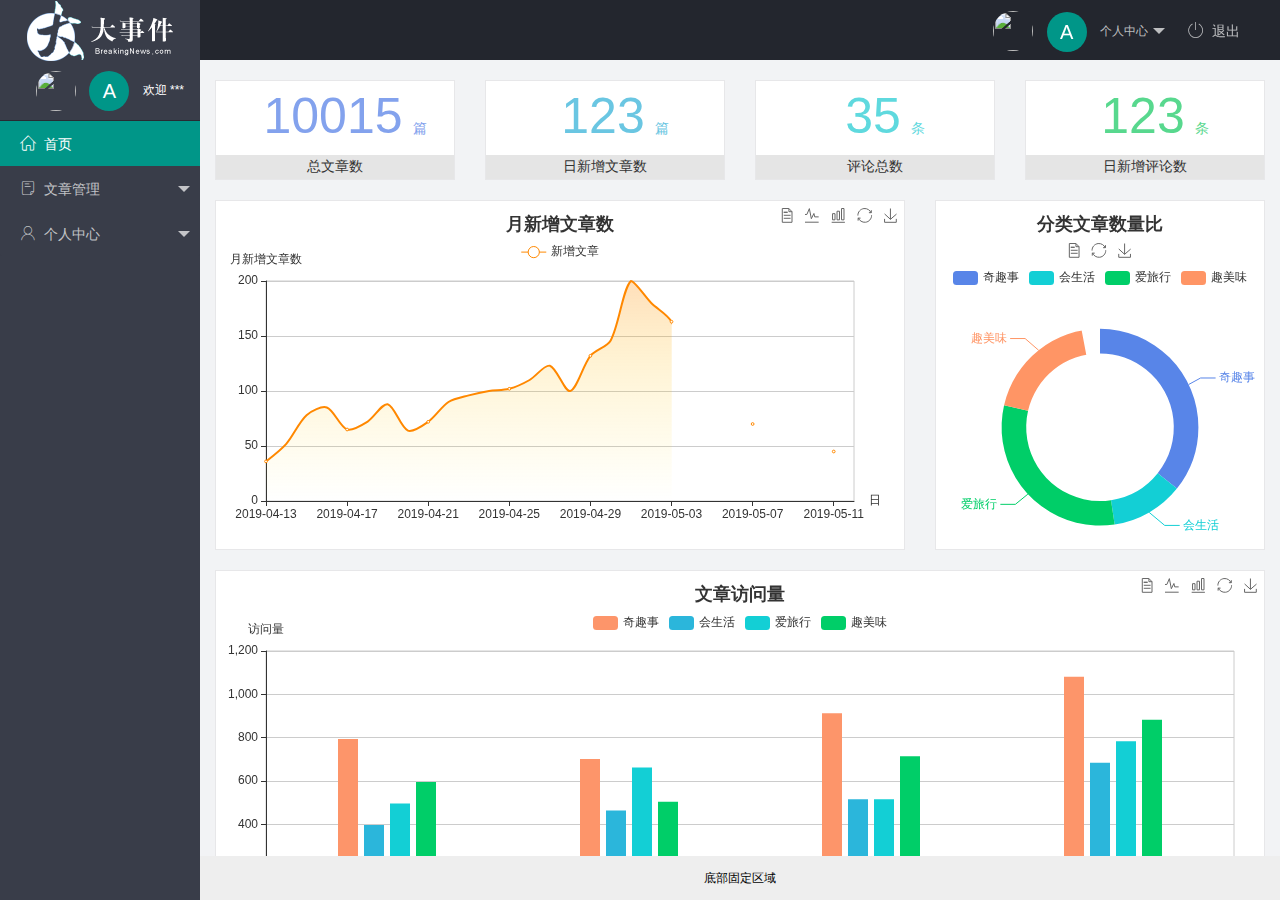
==== commit 891697df: "修改基本信息功能" ====
--- a/index.html
+++ b/index.html
@@ -45,6 +45,11 @@
       <div class="layui-side layui-bg-black">
         <div class="layui-side-scroll">
           <!-- 左侧导航区域（可配合layui已有的垂直导航） -->
+          <div class="userinfo">
+            <img src="http://t.cn/RCzsdCq" class="layui-nav-img" />
+            <span class="text-avatar">A</span>
+            <span id="welcome">欢迎 ***</span>
+          </div>
           <ul class="layui-nav layui-nav-tree" lay-shrink="all">
             <li class="layui-nav-item layui-this">
               <a href="./home/dashboard.html" target="fm"
@@ -74,17 +79,12 @@
               </dl>
             </li>
             <li class="layui-nav-item">
-              <div class="userinfo">
-                <img src="http://t.cn/RCzsdCq" class="layui-nav-img" />
-                <span class="text-avatar">A</span>
-                <span id="welcome">欢迎 ***</span>
-              </div>
               <a href="javascript:;"
                 ><span class="iconfont icon-user"></span>个人中心</a
               >
               <dl class="layui-nav-child">
                 <dd>
-                  <a href="javascript:;"
+                  <a href="./user_info.html" target="fm"
                     ><i class="layui-icon layui-icon-app"></i>基本资料</a
                   >
                 </dd>
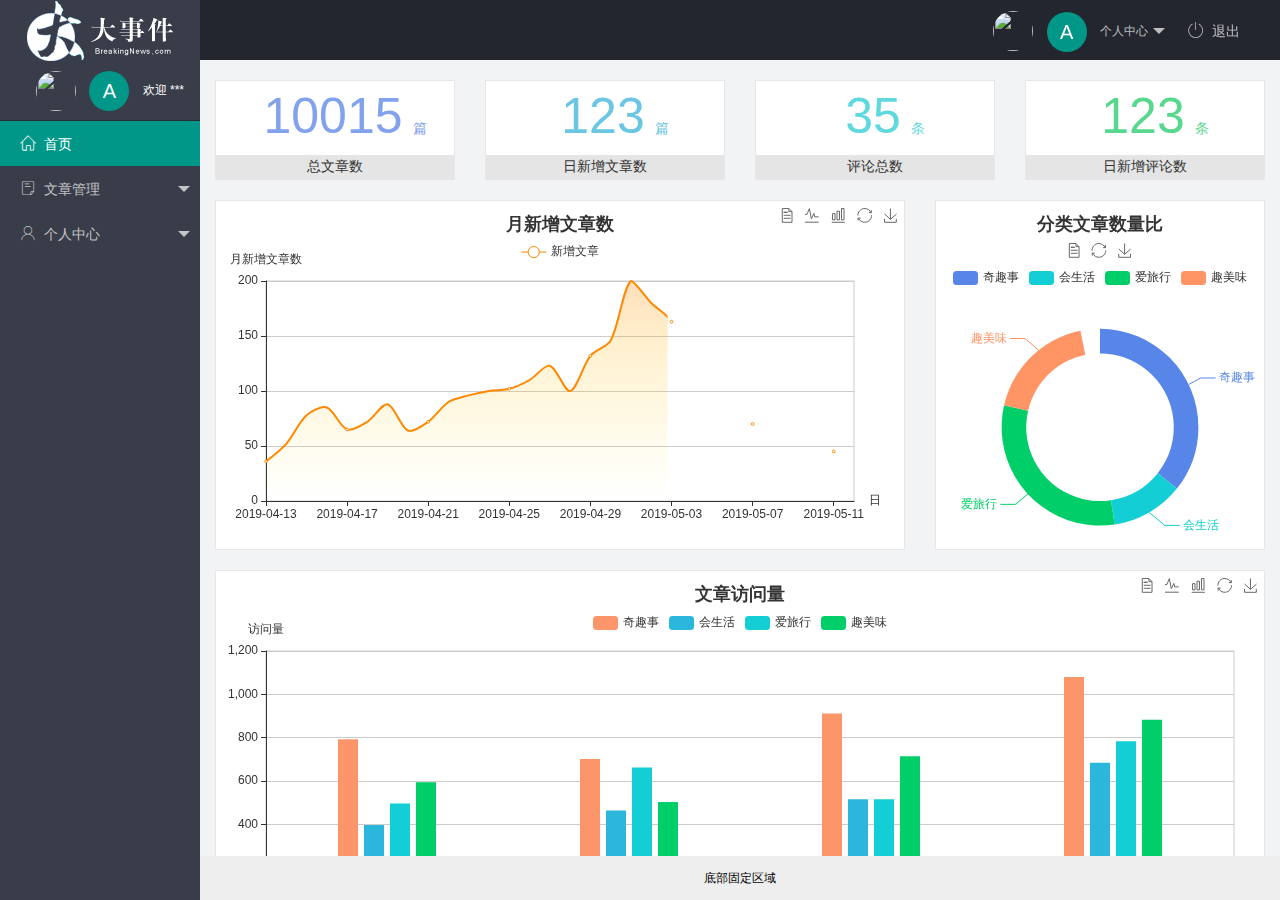
==== commit e3fb5624: "修改密码功能完成" ====
--- a/index.html
+++ b/index.html
@@ -94,7 +94,7 @@
                   >
                 </dd>
                 <dd>
-                  <a href="javascript:;"
+                  <a href="./user_pwd.html" target="fm"
                     ><i class="layui-icon layui-icon-app"></i>重置密码</a
                   >
                 </dd>
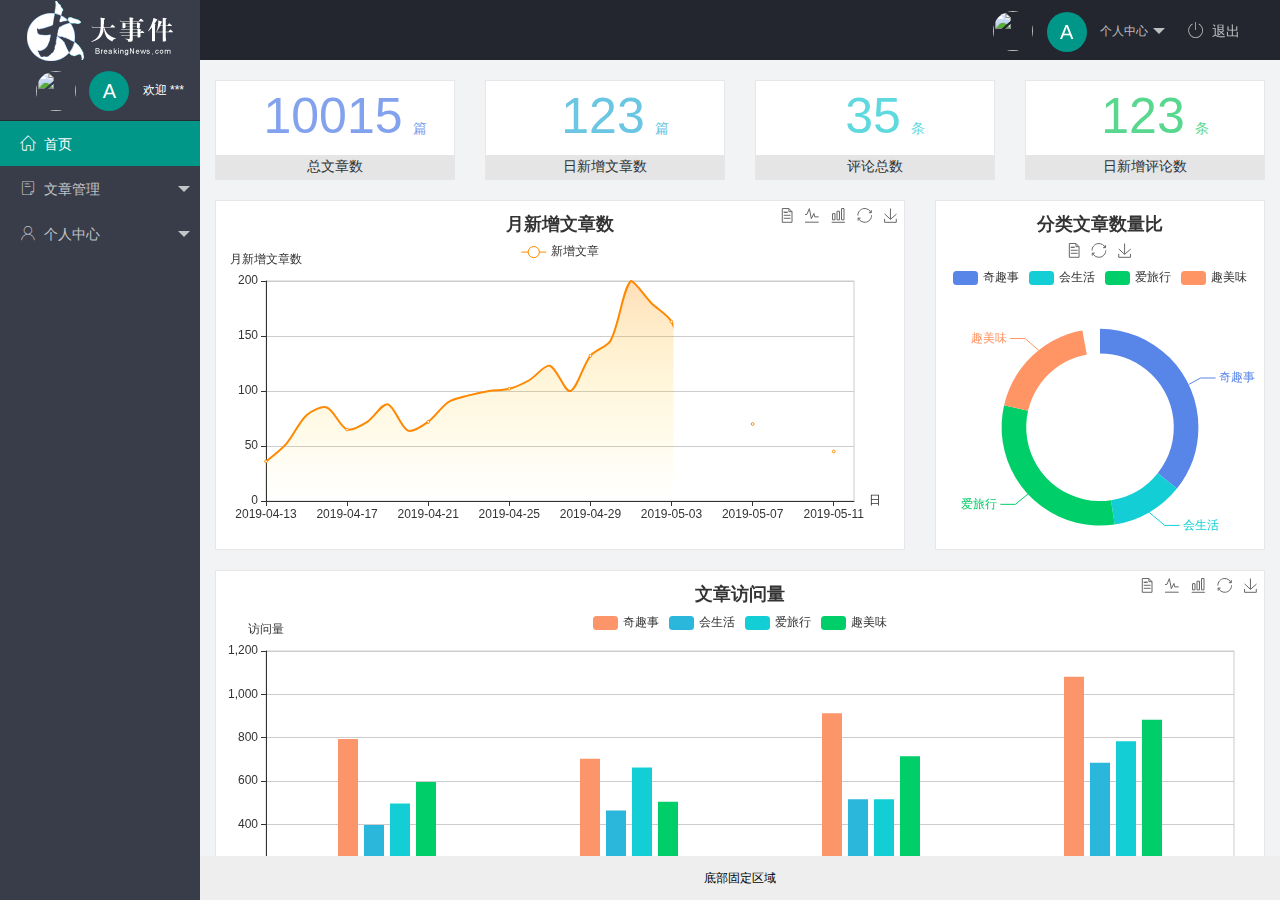
==== commit 04a1e7bc: "更换头像完成" ====
--- a/index.html
+++ b/index.html
@@ -89,7 +89,7 @@
                   >
                 </dd>
                 <dd>
-                  <a href="javascript:;"
+                  <a href="./user_avcatar.html" target="fm"
                     ><i class="layui-icon layui-icon-app"></i>更换头像</a
                   >
                 </dd>
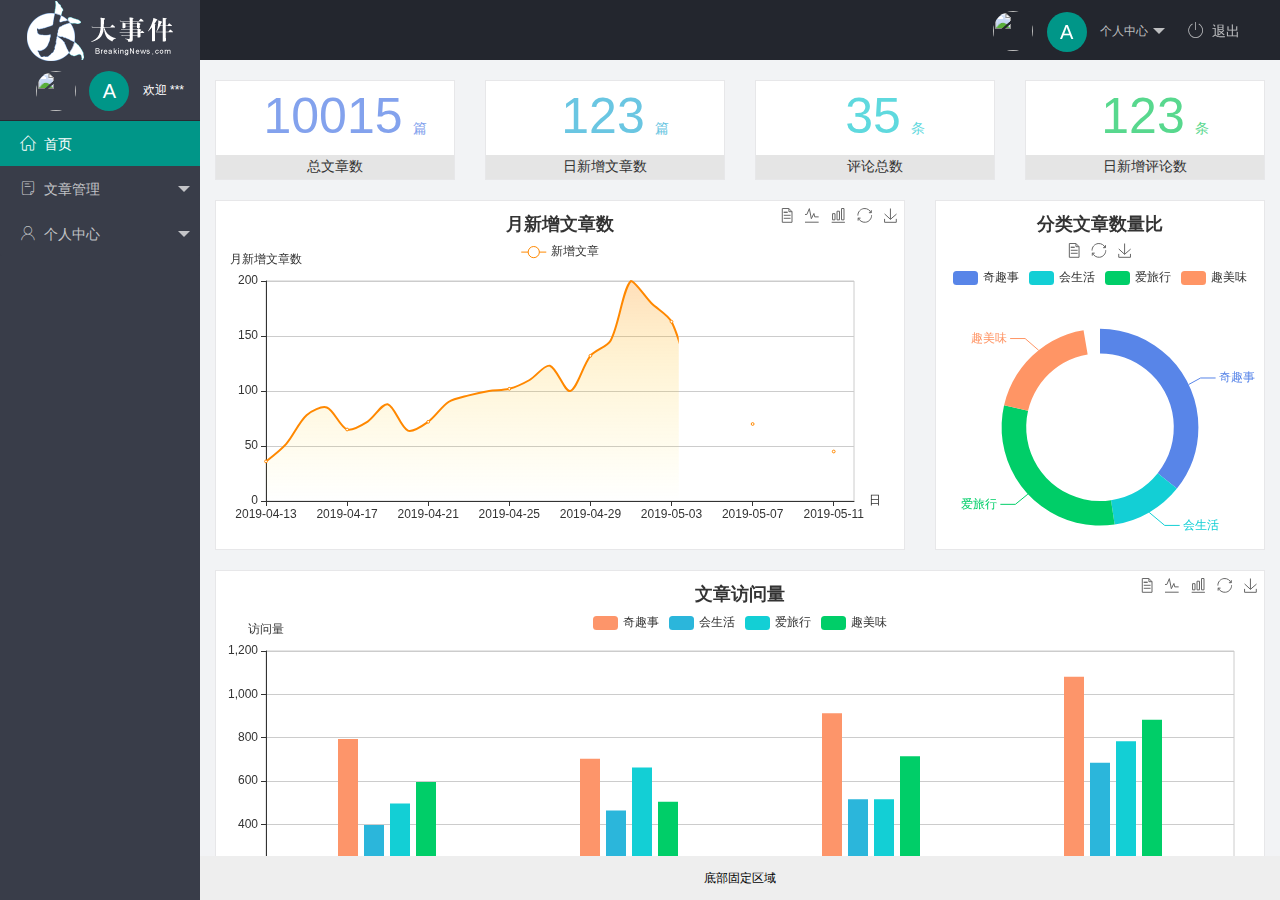
==== commit e50d01ef: "文章类别功能完成" ====
--- a/index.html
+++ b/index.html
@@ -62,7 +62,7 @@
               >
               <dl class="layui-nav-child">
                 <dd>
-                  <a href="javascript:;"
+                  <a href="./article_cate.html" target="fm"
                     ><i class="layui-icon layui-icon-app"></i>文章类别</a
                   >
                 </dd>
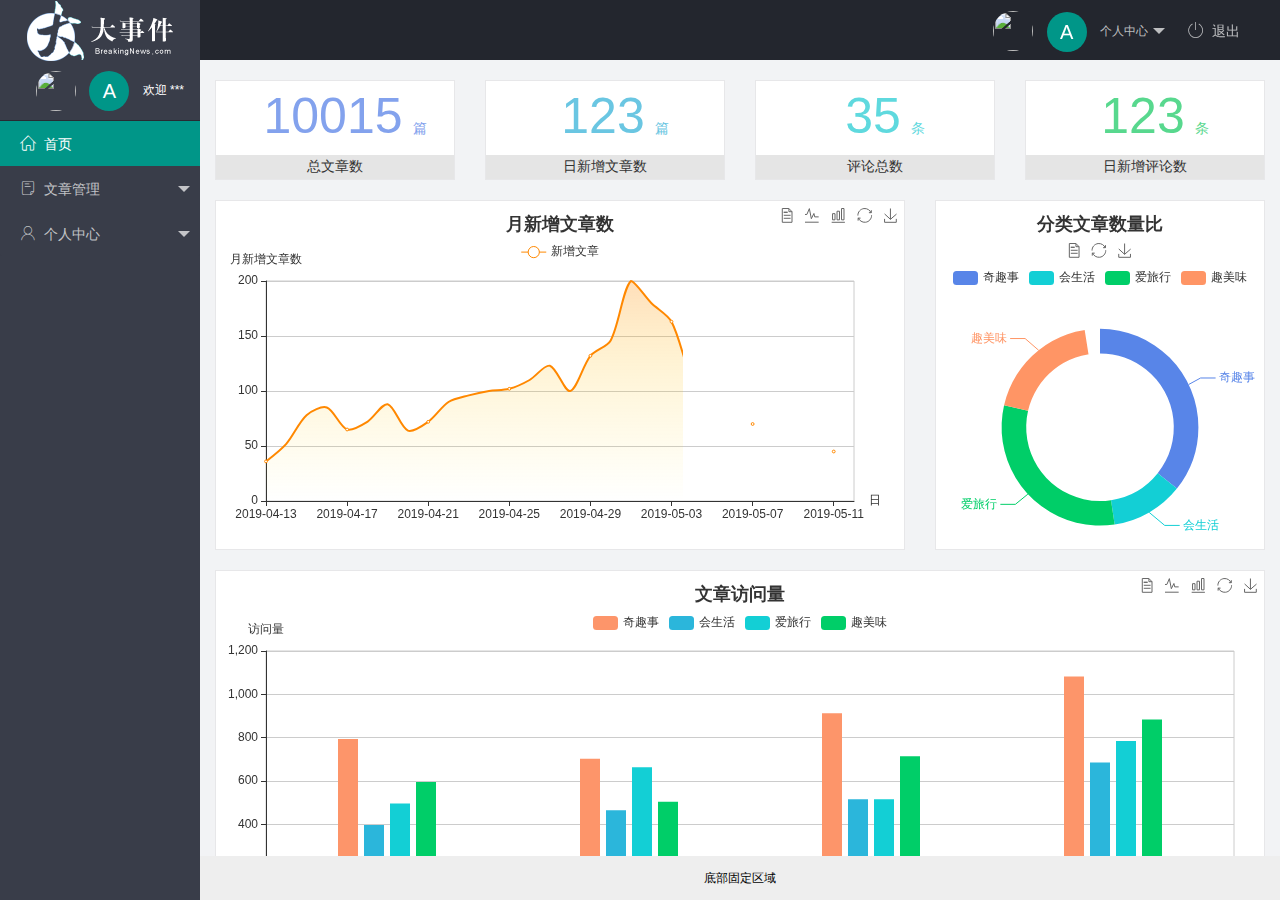
==== commit b9555302: "发布功能完成" ====
--- a/index.html
+++ b/index.html
@@ -72,7 +72,7 @@
                   >
                 </dd>
                 <dd>
-                  <a href="javascript:;"
+                  <a href="./art _publish.html" target="fm"
                     ><i class="layui-icon layui-icon-app"></i>发布文章</a
                   >
                 </dd>
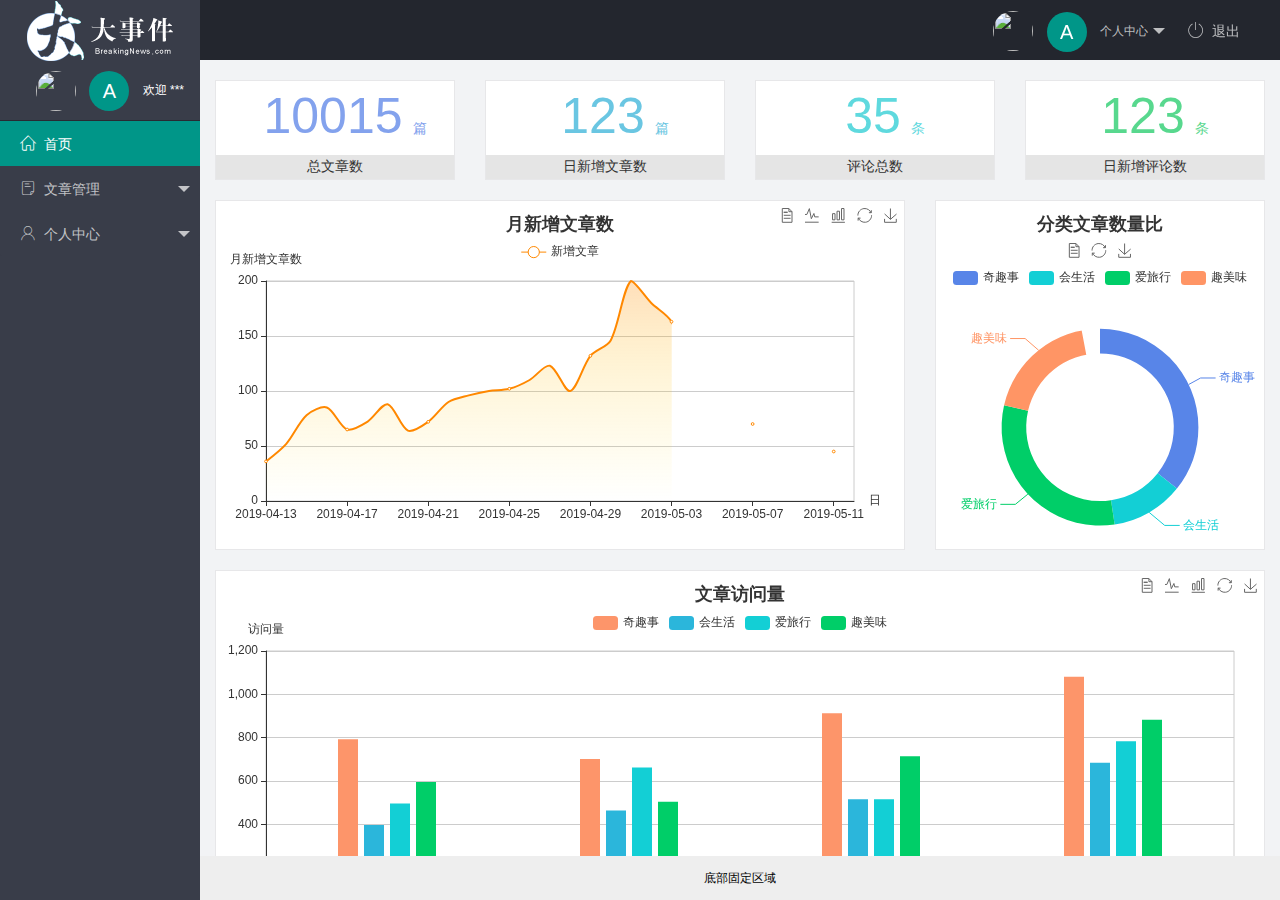
==== commit e8d9118f: "列表功能完成" ====
--- a/index.html
+++ b/index.html
@@ -67,7 +67,7 @@
                   >
                 </dd>
                 <dd>
-                  <a href="javascript:;"
+                  <a href="./art_list.html" target="fm"
                     ><i class="layui-icon layui-icon-app"></i>文章列表</a
                   >
                 </dd>
